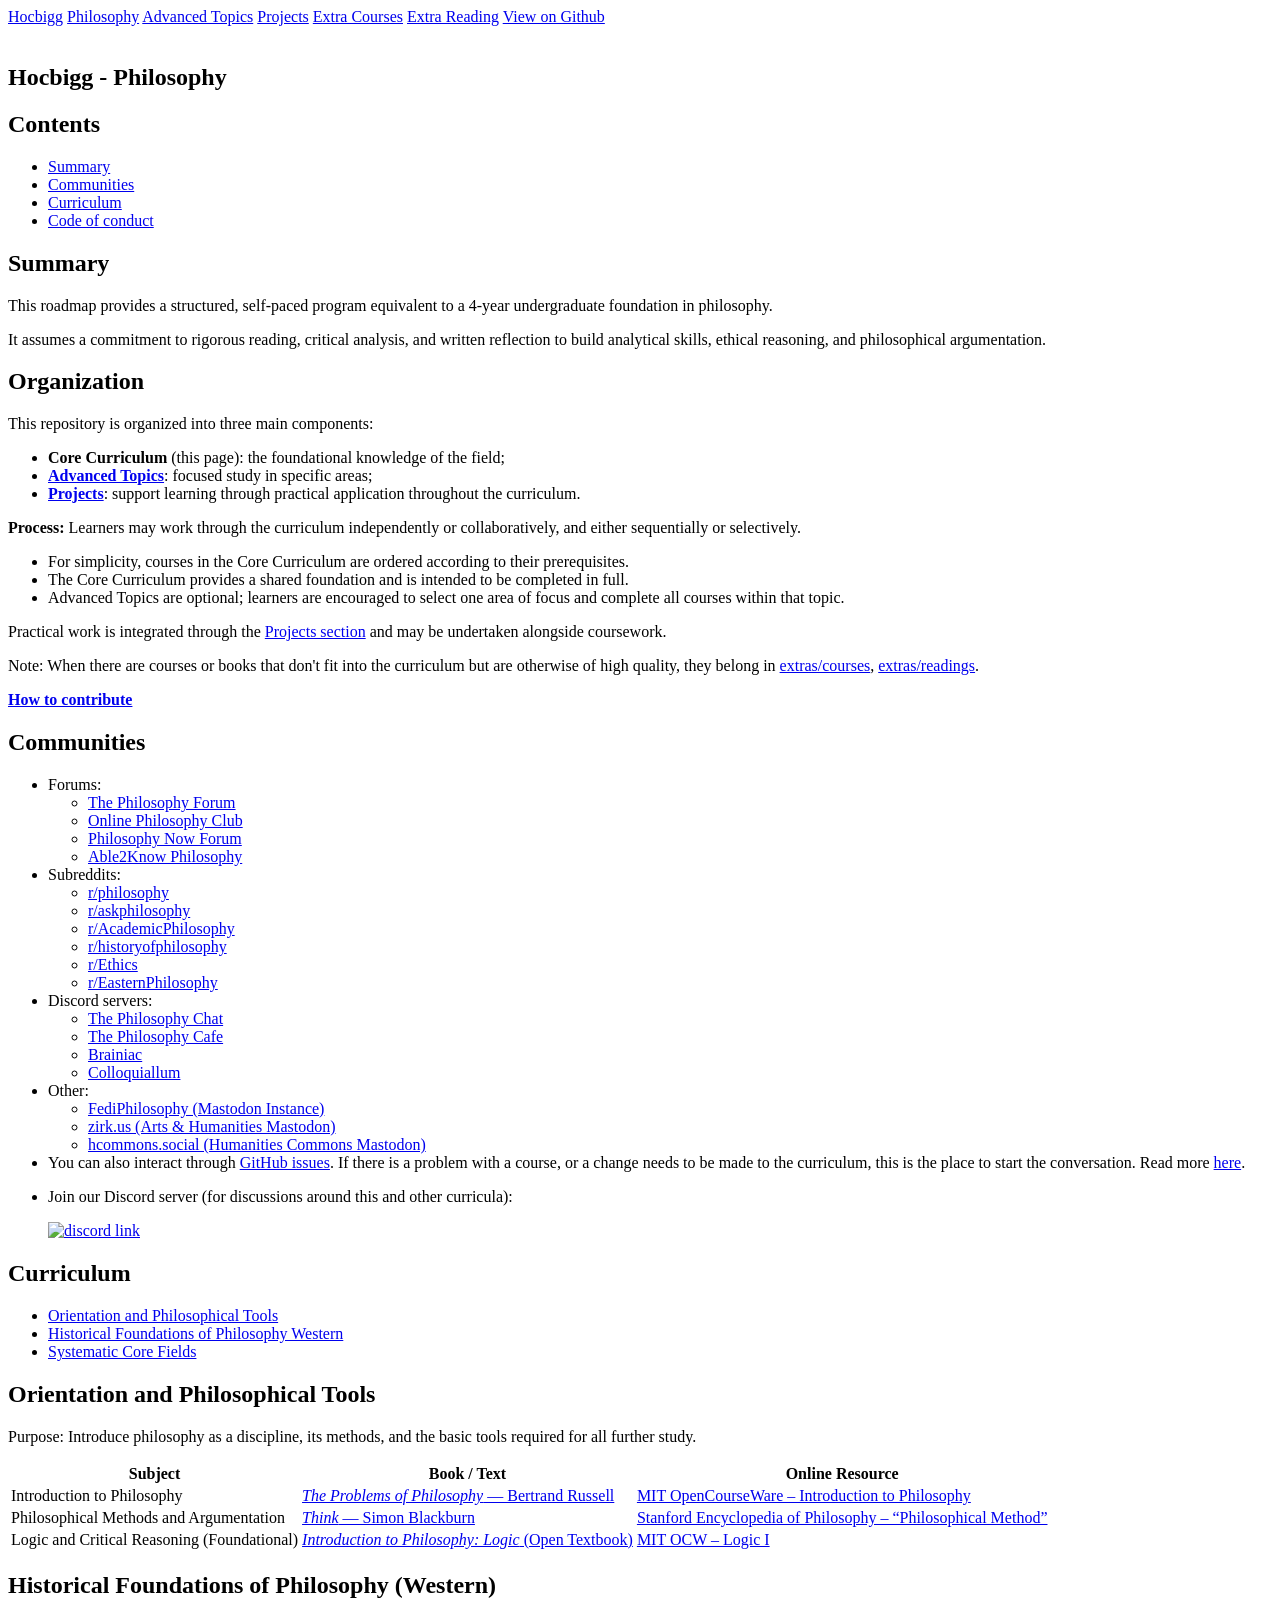
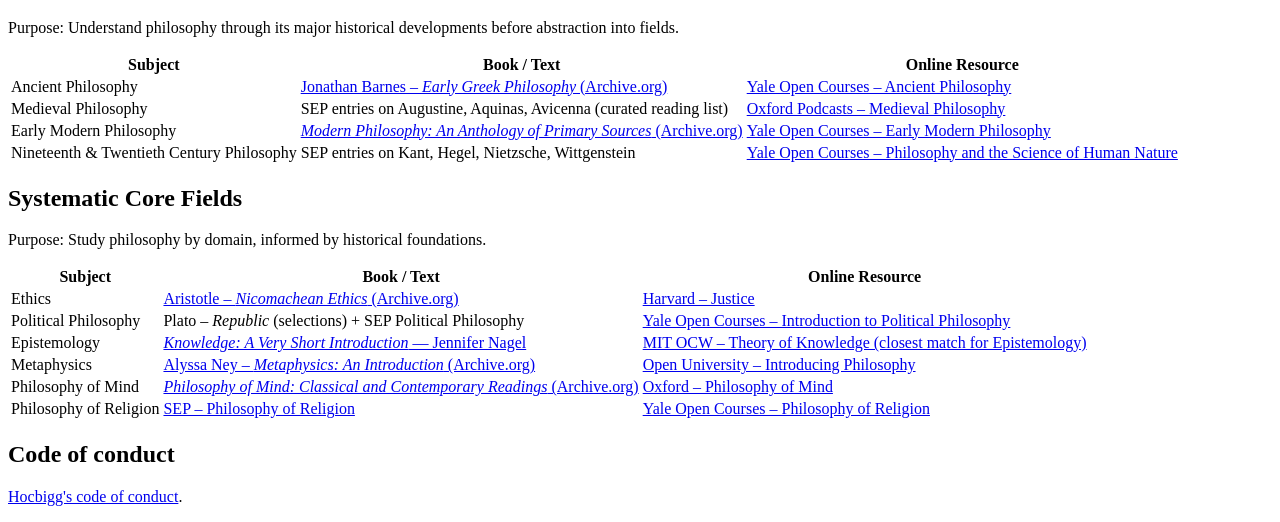
==== index.html @ 21ed6267 "Cập nhật trang: 2026-01-29 22:35:10" ====
<!DOCTYPE html>
<html lang="en">
<head>
<meta charset="utf-8">
<meta name="viewport" content="width=device-width, initial-scale=1">
<meta name="color-scheme" content="light dark">

<title>Hocbigg - Philosophy</title>
<link rel="stylesheet" href="/philosophy/style.css">
<meta name="description" content="Path to a free self-taught education in Philosophy!">

<link rel="canonical" href="https://hocbigg.github.io/philosophy/">

<meta property="og:title" content="Hocbigg - Philosophy">
<meta property="og:description" content="Path to a free self-taught education in Philosophy!">
<meta property="og:type" content="website">
<meta property="og:url" content="https://hocbigg.github.io/philosophy/">
<meta name="author" content="hocbigg">
<link rel="icon" href="https://hocbigg.github.io/images/favicon.ico">
</head>

<body>

<nav>
<a href="/">Hocbigg</a>
<a href="/philosophy/">Philosophy</a>
<a href="/philosophy/advanced_topics.html">Advanced Topics</a>
<a href="/philosophy/projects.html">Projects</a>
<a href="/philosophy/extras/courses.html">Extra Courses</a>
<a href="/philosophy/extras/readings.html">Extra Reading</a>
<a href="https://github.com/hocbigg/philosophy/" target="_blank">View on Github</a>
</nav>

<main>
<article>

<header class="page-header">
  <img src="/images/logo.png" alt="">
  <h1>Hocbigg - Philosophy</h1>
</header>

<h1 id="contents">Contents</h1>
<ul>
<li><a href="#summary">Summary</a></li>
<li><a href="#communities">Communities</a></li>
<li><a href="#curriculum">Curriculum</a></li>
<li><a href="#code-of-conduct">Code of conduct</a></li>
</ul>
<h1 id="summary">Summary</h1>
<p>This roadmap provides a structured, self-paced program equivalent to a 4-year undergraduate foundation in philosophy. </p>
<p>It assumes a commitment to rigorous reading, critical analysis, and written reflection to build analytical skills, ethical reasoning, and philosophical argumentation.</p>
<h2 id="organization">Organization</h2>
<p>This repository is organized into three main components:</p>
<ul>
<li><strong>Core Curriculum</strong> (this page): the foundational knowledge of the field;</li>
<li><strong><a href="advanced_topics.html">Advanced Topics</a></strong>: focused study in specific areas;</li>
<li><strong><a href="projects.html">Projects</a></strong>: support learning through practical application throughout the curriculum.</li>
</ul>
<p><strong>Process:</strong> Learners may work through the curriculum independently or collaboratively, and either sequentially or selectively.</p>
<ul>
<li>For simplicity, courses in the Core Curriculum are ordered according to their prerequisites.</li>
<li>The Core Curriculum provides a shared foundation and is intended to be completed in full.</li>
<li>Advanced Topics are optional; learners are encouraged to select one area of focus and complete all courses within that topic.</li>
</ul>
<p>Practical work is integrated through the <a href="projects.html">Projects section</a> and may be undertaken alongside coursework.</p>
<p>Note: When there are courses or books that don't fit into the curriculum but are otherwise of high quality,
they belong in <a href="extras/courses.html">extras/courses</a>, <a href="extras/readings.html">extras/readings</a>.</p>
<p><strong><a href="/CONTRIBUTING.html">How to contribute</a></strong></p>
<h1 id="communities">Communities</h1>
<ul>
<li>Forums:<ul>
<li><a target="_blank" rel="noopener noreferrer" href="https://thephilosophyforum.com/">The Philosophy Forum</a></li>
<li><a target="_blank" rel="noopener noreferrer" href="https://onlinephilosophyclub.com/forums/">Online Philosophy Club</a></li>
<li><a target="_blank" rel="noopener noreferrer" href="https://forum.philosophynow.org/">Philosophy Now Forum</a></li>
<li><a target="_blank" rel="noopener noreferrer" href="https://able2know.org/forum/philosophy/">Able2Know Philosophy</a></li>
</ul>
</li>
<li>Subreddits:<ul>
<li><a target="_blank" rel="noopener noreferrer" href="https://www.reddit.com/r/philosophy/">r/philosophy</a></li>
<li><a target="_blank" rel="noopener noreferrer" href="https://www.reddit.com/r/askphilosophy/">r/askphilosophy</a></li>
<li><a target="_blank" rel="noopener noreferrer" href="https://www.reddit.com/r/AcademicPhilosophy/">r/AcademicPhilosophy</a></li>
<li><a target="_blank" rel="noopener noreferrer" href="https://www.reddit.com/r/historyofphilosophy/">r/historyofphilosophy</a></li>
<li><a target="_blank" rel="noopener noreferrer" href="https://www.reddit.com/r/Ethics/">r/Ethics</a></li>
<li><a target="_blank" rel="noopener noreferrer" href="https://www.reddit.com/r/EasternPhilosophy/">r/EasternPhilosophy</a></li>
</ul>
</li>
<li>Discord servers:<ul>
<li><a target="_blank" rel="noopener noreferrer" href="https://discord.com/invite/philosophy">The Philosophy Chat</a></li>
<li><a target="_blank" rel="noopener noreferrer" href="https://discord.com/invite/thephilosophycafe">The Philosophy Cafe</a></li>
<li><a target="_blank" rel="noopener noreferrer" href="https://discord.gg/brainiac">Brainiac</a></li>
<li><a target="_blank" rel="noopener noreferrer" href="https://discord.com/invite/XRyNqtFZcq">Colloquiallum</a></li>
</ul>
</li>
<li>Other:<ul>
<li><a target="_blank" rel="noopener noreferrer" href="https://fediphilosophy.org/">FediPhilosophy (Mastodon Instance)</a></li>
<li><a target="_blank" rel="noopener noreferrer" href="https://zirk.us/">zirk.us (Arts &amp; Humanities Mastodon)</a></li>
<li><a target="_blank" rel="noopener noreferrer" href="https://hcommons.social/">hcommons.social (Humanities Commons Mastodon)</a></li>
</ul>
</li>
<li>You can also interact through <a target="_blank" rel="noopener noreferrer" href="https://github.com/hocbigg/philosophy/issues">GitHub issues</a>. If there is a problem with a course, or a change needs to be made to the curriculum, this is the place to start the conversation. Read more <a href="/CONTRIBUTING.html">here</a>.</li>
<li>
<p>Join our Discord server (for discussions around this and other curricula): </p>
<p><a target="_blank" rel="noopener noreferrer" href="https://discord.gg/KHqAv4Nvm5"><img alt="discord link" src="/assets/discord.png" /></a></p>
</li>
</ul>
<h1 id="curriculum">Curriculum</h1>
<ul>
<li><a href="#orientation-and-philosophical-tools">Orientation and Philosophical Tools</a></li>
<li><a href="#historical-foundations-of-philosophy-western">Historical Foundations of Philosophy Western</a></li>
<li><a href="#systematic-core-fields">Systematic Core Fields</a></li>
</ul>
<h2 id="orientation-and-philosophical-tools">Orientation and Philosophical Tools</h2>
<p>Purpose: Introduce philosophy as a discipline, its methods, and the basic tools required for all further study.</p>
<table>
<thead>
<tr>
<th>Subject</th>
<th>Book / Text</th>
<th>Online Resource</th>
</tr>
</thead>
<tbody>
<tr>
<td>Introduction to Philosophy</td>
<td><a target="_blank" rel="noopener noreferrer" href="http://www.gutenberg.org/ebooks/5827"><em>The Problems of Philosophy</em> — Bertrand Russell</a></td>
<td><a target="_blank" rel="noopener noreferrer" href="https://ocw.mit.edu/courses/24-00-introduction-to-philosophy-fall-2013/">MIT OpenCourseWare – Introduction to Philosophy</a></td>
</tr>
<tr>
<td>Philosophical Methods and Argumentation</td>
<td><a target="_blank" rel="noopener noreferrer" href="https://global.oup.com/academic/product/think-9780192854216"><em>Think</em> — Simon Blackburn</a></td>
<td><a target="_blank" rel="noopener noreferrer" href="https://plato.stanford.edu/entries/methodology/">Stanford Encyclopedia of Philosophy – “Philosophical Method”</a></td>
</tr>
<tr>
<td>Logic and Critical Reasoning (Foundational)</td>
<td><a target="_blank" rel="noopener noreferrer" href="https://open.umn.edu/opentextbooks/textbooks/937"><em>Introduction to Philosophy: Logic</em> (Open Textbook)</a></td>
<td><a target="_blank" rel="noopener noreferrer" href="https://ocw.mit.edu/courses/24-241-logic-i-fall-2009/">MIT OCW – Logic I</a></td>
</tr>
</tbody>
</table>
<h2 id="historical-foundations-of-philosophy-western">Historical Foundations of Philosophy (Western)</h2>
<p>Purpose: Understand philosophy through its major historical developments before abstraction into fields.</p>
<table>
<thead>
<tr>
<th>Subject</th>
<th>Book / Text</th>
<th>Online Resource</th>
</tr>
</thead>
<tbody>
<tr>
<td>Ancient Philosophy</td>
<td><a target="_blank" rel="noopener noreferrer" href="https://archive.org/details/earlygreekphilos00barn">Jonathan Barnes – <em>Early Greek Philosophy</em> (Archive.org)</a></td>
<td><a target="_blank" rel="noopener noreferrer" href="https://oyc.yale.edu/philosophy/phil-181">Yale Open Courses – Ancient Philosophy</a></td>
</tr>
<tr>
<td>Medieval Philosophy</td>
<td>SEP entries on Augustine, Aquinas, Avicenna (curated reading list)</td>
<td><a target="_blank" rel="noopener noreferrer" href="http://podcasts.ox.ac.uk/series/medieval-philosophy">Oxford Podcasts – Medieval Philosophy</a></td>
</tr>
<tr>
<td>Early Modern Philosophy</td>
<td><a target="_blank" rel="noopener noreferrer" href="https://archive.org/details/modernphi00arie"><em>Modern Philosophy: An Anthology of Primary Sources</em> (Archive.org)</a></td>
<td><a target="_blank" rel="noopener noreferrer" href="https://oyc.yale.edu/philosophy/phil-176">Yale Open Courses – Early Modern Philosophy</a></td>
</tr>
<tr>
<td>Nineteenth &amp; Twentieth Century Philosophy</td>
<td>SEP entries on Kant, Hegel, Nietzsche, Wittgenstein</td>
<td><a target="_blank" rel="noopener noreferrer" href="https://oyc.yale.edu/philosophy/phil-181">Yale Open Courses – Philosophy and the Science of Human Nature</a></td>
</tr>
</tbody>
</table>
<h2 id="systematic-core-fields">Systematic Core Fields</h2>
<p>Purpose: Study philosophy by domain, informed by historical foundations.</p>
<table>
<thead>
<tr>
<th>Subject</th>
<th>Book / Text</th>
<th>Online Resource</th>
</tr>
</thead>
<tbody>
<tr>
<td>Ethics</td>
<td><a target="_blank" rel="noopener noreferrer" href="https://archive.org/details/nicomacheanethic0000aris">Aristotle – <em>Nicomachean Ethics</em> (Archive.org)</a></td>
<td><a target="_blank" rel="noopener noreferrer" href="https://www.youtube.com/playlist?list=PL30C13C91CFFEFEA6">Harvard – Justice</a></td>
</tr>
<tr>
<td>Political Philosophy</td>
<td>Plato – <em>Republic</em> (selections) + SEP Political Philosophy</td>
<td><a target="_blank" rel="noopener noreferrer" href="https://oyc.yale.edu/political-science/plsc-114">Yale Open Courses – Introduction to Political Philosophy</a></td>
</tr>
<tr>
<td>Epistemology</td>
<td><a target="_blank" rel="noopener noreferrer" href="https://global.oup.com/academic/product/knowledge-a-very-short-introduction-9780199661268"><em>Knowledge: A Very Short Introduction</em> — Jennifer Nagel</a></td>
<td><a target="_blank" rel="noopener noreferrer" href="https://ocw.mit.edu/courses/24-211-theory-of-knowledge-spring-2014/">MIT OCW – Theory of Knowledge (closest match for Epistemology)</a></td>
</tr>
<tr>
<td>Metaphysics</td>
<td><a target="_blank" rel="noopener noreferrer" href="https://archive.org/details/metaphysics-an-introduction-alyssa-ney">Alyssa Ney – <em>Metaphysics: An Introduction</em> (Archive.org)</a></td>
<td><a target="_blank" rel="noopener noreferrer" href="https://www.open.edu/openlearn/history-the-arts/philosophy/introducing-philosophy">Open University – Introducing Philosophy</a></td>
</tr>
<tr>
<td>Philosophy of Mind</td>
<td><a target="_blank" rel="noopener noreferrer" href="https://archive.org/details/isbn_9780190640859"><em>Philosophy of Mind: Classical and Contemporary Readings</em> (Archive.org)</a></td>
<td><a target="_blank" rel="noopener noreferrer" href="http://podcasts.ox.ac.uk/series/philosophy-mind">Oxford – Philosophy of Mind</a></td>
</tr>
<tr>
<td>Philosophy of Religion</td>
<td><a target="_blank" rel="noopener noreferrer" href="https://plato.stanford.edu/entries/philosophy-religion/">SEP – Philosophy of Religion</a></td>
<td><a target="_blank" rel="noopener noreferrer" href="https://oyc.yale.edu/philosophy/phil-176">Yale Open Courses – Philosophy of Religion</a></td>
</tr>
</tbody>
</table>
<h1 id="code-of-conduct">Code of conduct</h1>
<p><a target="_blank" rel="noopener noreferrer" href="https://github.com/hocbigg/code-of-conduct">Hocbigg's code of conduct</a>.</p>
</article>
</main>

</body>
</html>
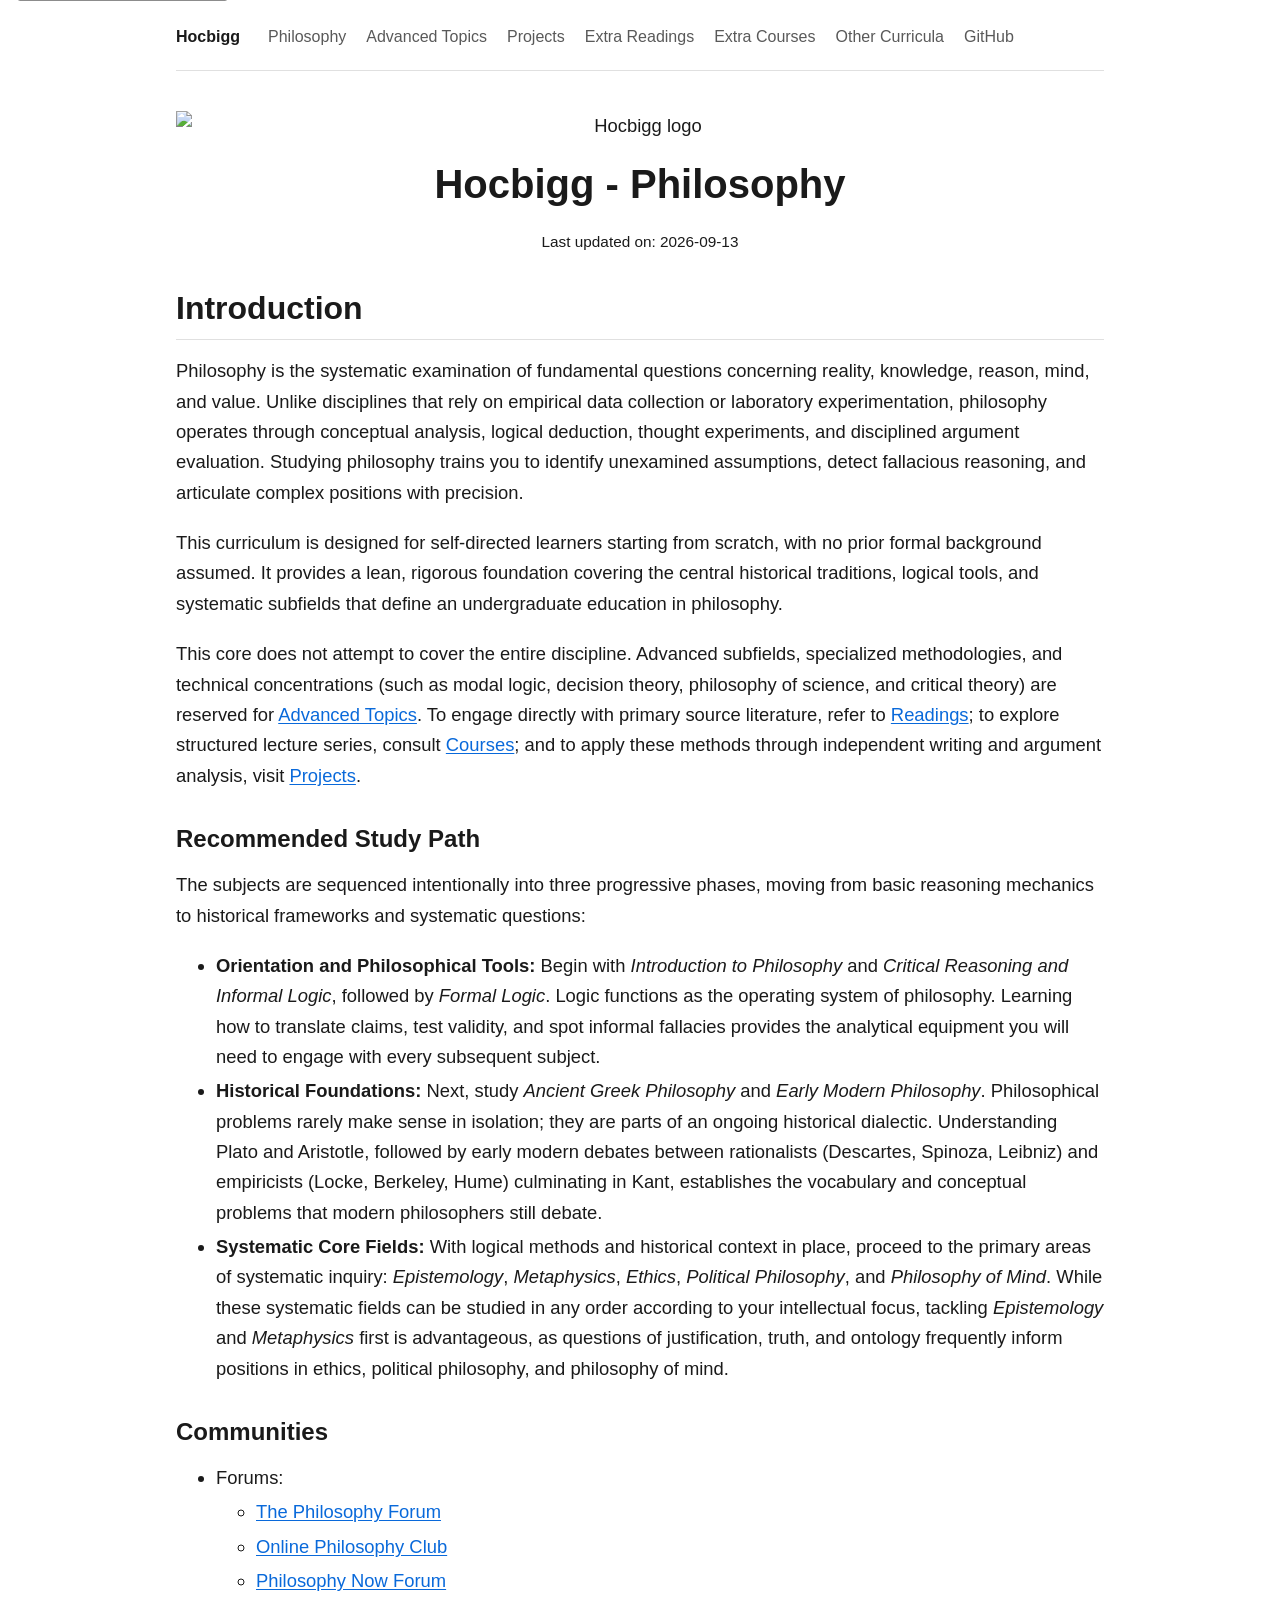
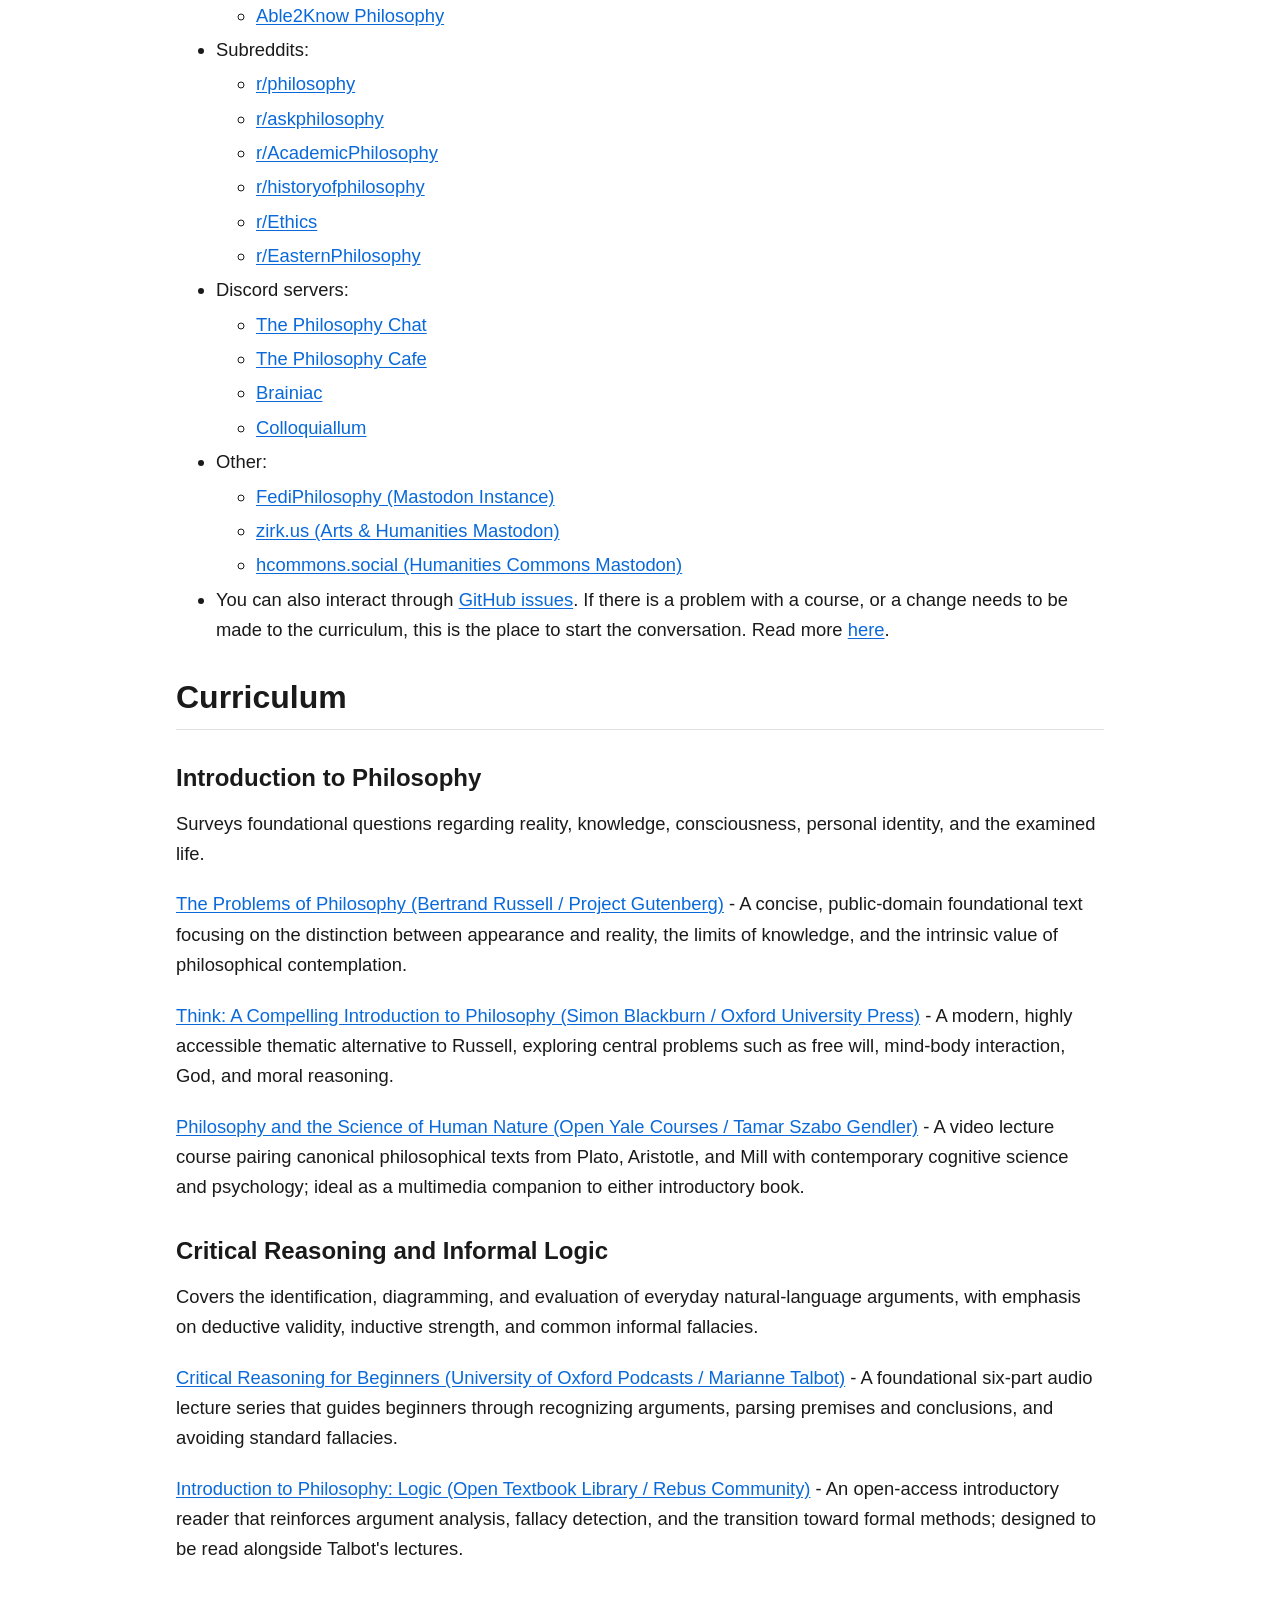
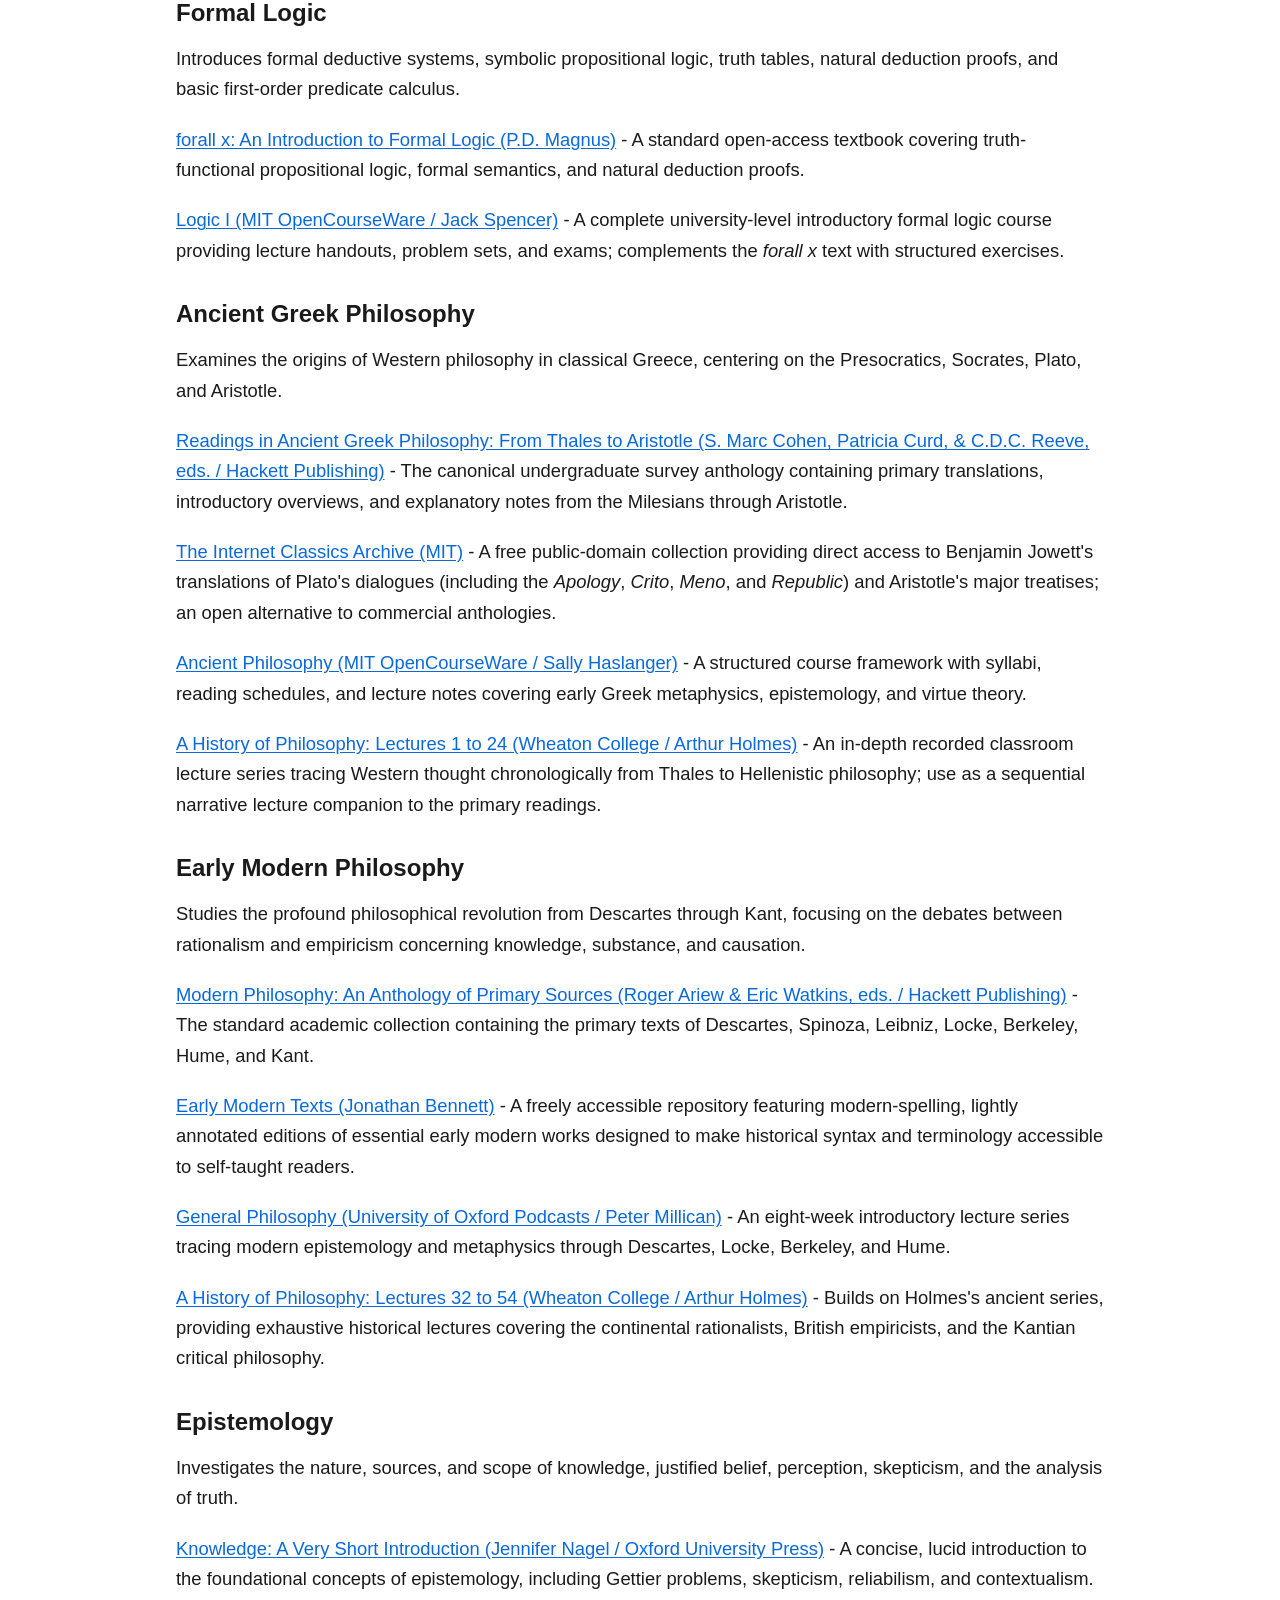
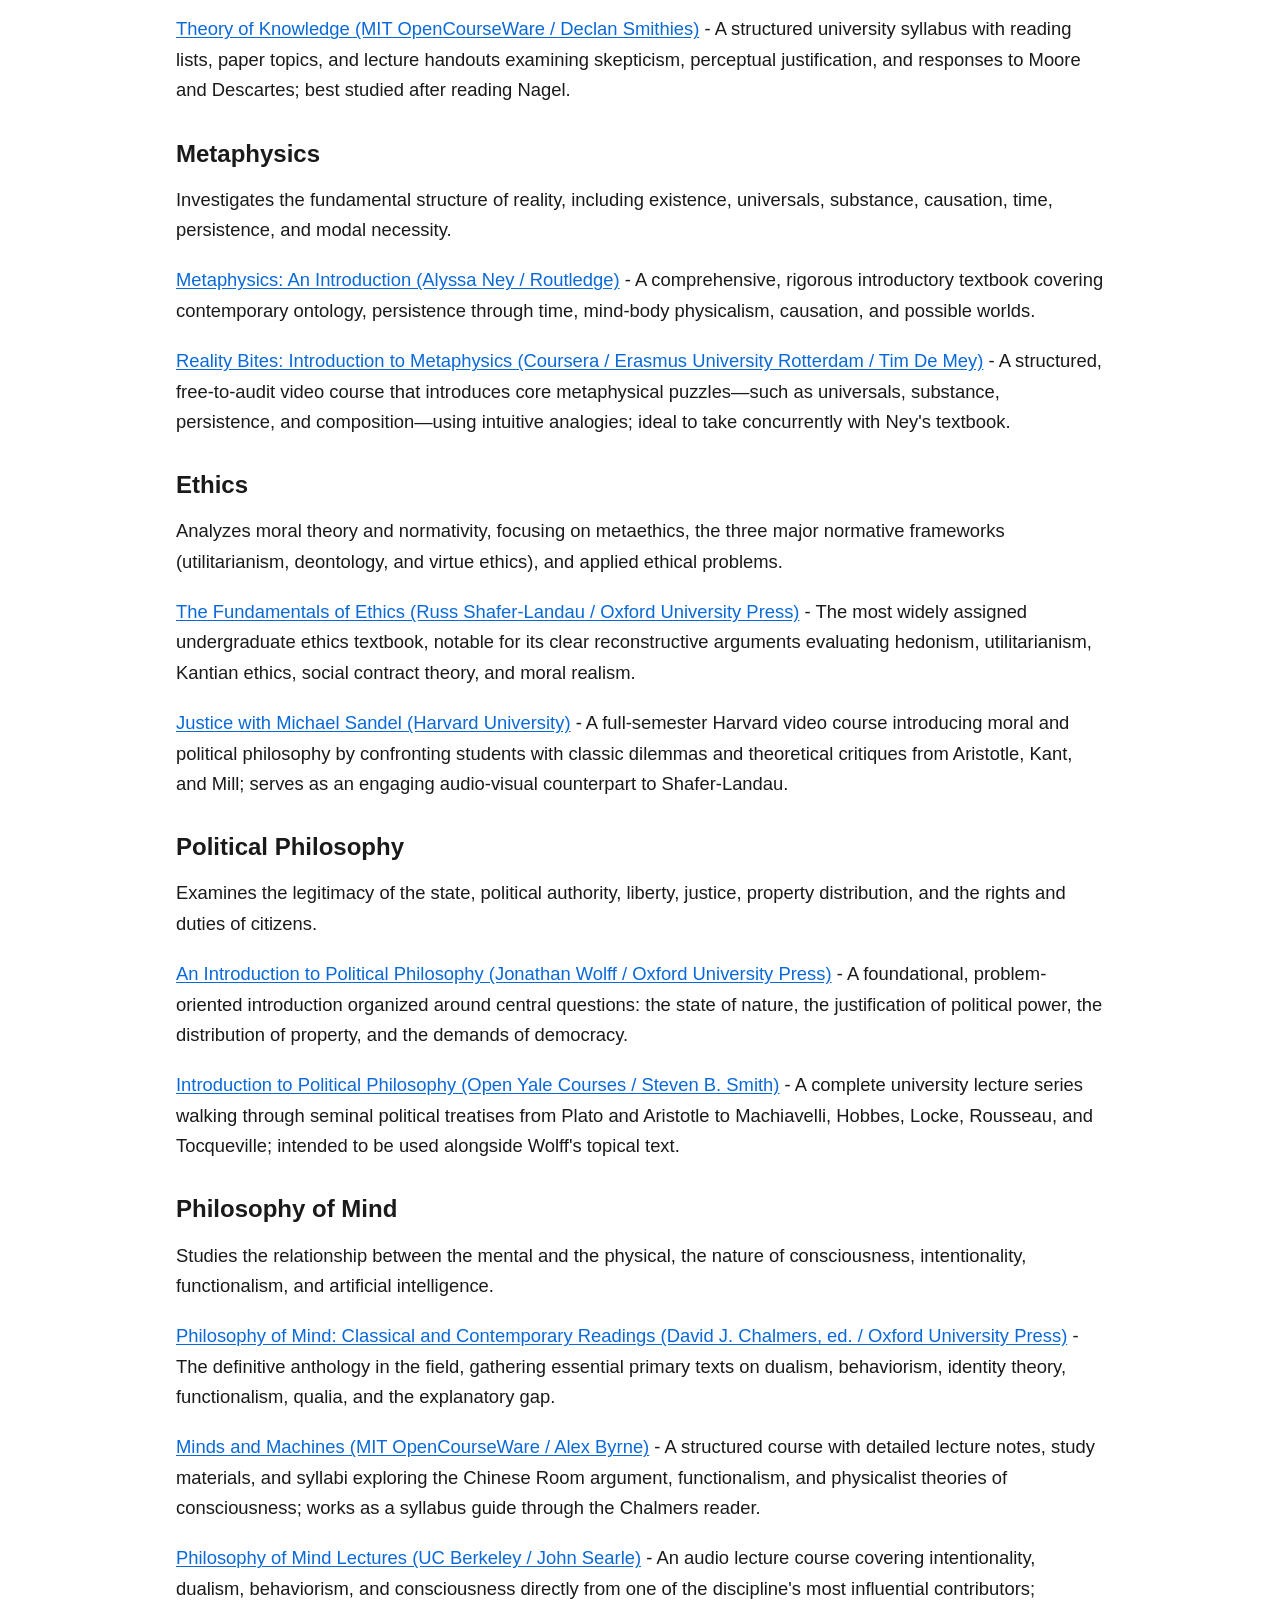
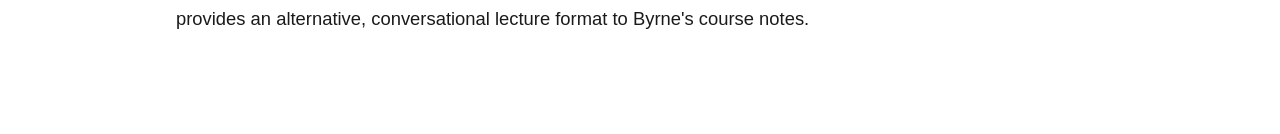
==== commit 948a6141: "Deploy from main @ 5470e72eb6b533ee58dca5e31e45a734ba8d66e0 (2026-09-13 23:03:15)" ====
--- a/index.html
+++ b/index.html
@@ -1,222 +1,412 @@
 <!DOCTYPE html>
 <html lang="en">
 <head>
-<meta charset="utf-8">
-<meta name="viewport" content="width=device-width, initial-scale=1">
-<meta name="color-scheme" content="light dark">
-
-<title>Hocbigg - Philosophy</title>
-<link rel="stylesheet" href="/philosophy/style.css">
-<meta name="description" content="Path to a free self-taught education in Philosophy!">
-
-<link rel="canonical" href="https://hocbigg.github.io/philosophy/">
-
-<meta property="og:title" content="Hocbigg - Philosophy">
-<meta property="og:description" content="Path to a free self-taught education in Philosophy!">
-<meta property="og:type" content="website">
-<meta property="og:url" content="https://hocbigg.github.io/philosophy/">
-<meta name="author" content="hocbigg">
-<link rel="icon" href="https://hocbigg.github.io/images/favicon.ico">
+  <meta charset="utf-8">
+  <meta name="viewport" content="width=device-width, initial-scale=1">
+  <meta name="color-scheme" content="light dark">
+
+  <title>Hocbigg - Philosophy</title>
+  <meta name="description" content="Path to a free self-taught education in Philosophy!">
+  <meta name="author" content="hocbigg">
+
+  <link rel="canonical" href="https://hocbigg.github.io/philosophy/">
+  <meta property="og:title" content="Hocbigg - Philosophy">
+  <meta property="og:description" content="Path to a free self-taught education in Philosophy!">
+  <meta property="og:type" content="website">
+  <meta property="og:url" content="https://hocbigg.github.io/philosophy/">
+  <link rel="icon" href="https://hocbigg.github.io/images/favicon.ico">
+
+  <style>
+:root {
+  color-scheme: light dark;
+
+  --bg: #ffffff;
+  --fg: #1a1a1a;
+  --muted: #595959;
+  --border: #e0e0e0;
+  --th-bg: #f6f8fa;
+  --code-bg: #f4f4f4;
+  --link: #0969da;
+  --focus-ring: #0969da;
+}
+
+@media (prefers-color-scheme: dark) {
+  :root {
+    --bg: #0d1117;
+    --fg: #e6edf3;
+    --muted: #8b949e;
+    --border: #30363d;
+    --th-bg: #161b22;
+    --code-bg: #161b22;
+    --link: #58a6ff;
+    --focus-ring: #58a6ff;
+  }
+}
+
+*, *::before, *::after {
+  box-sizing: border-box;
+}
+
+body {
+  margin: 1.5rem auto;
+  max-width: 60rem;
+  padding: 0 1rem 3.5rem;
+  background-color: var(--bg);
+  color: var(--fg);
+  font: 1.15rem/1.65 -apple-system, BlinkMacSystemFont, "Segoe UI", Roboto, Helvetica, Arial, sans-serif;
+  
+  /* Cú pháp hiện đại thay thế cho word-wrap */
+  overflow-wrap: break-word;
+}
+
+.site-header {
+  margin-bottom: 2.5rem;
+  border-bottom: 1px solid var(--border);
+  padding-bottom: 1rem;
+}
+
+nav ul {
+  display: flex;
+  flex-wrap: wrap;
+  align-items: center;
+  list-style: none;
+  padding: 0;
+  margin: 0;
+  gap: 0.5rem 1.25rem;
+  font-size: 1rem;
+}
+
+nav a {
+  text-decoration: none;
+  color: var(--muted);
+  font-weight: 500;
+}
+
+nav a:hover, 
+nav a:focus-visible {
+  color: var(--fg);
+  text-decoration: underline;
+  text-underline-offset: 4px;
+}
+
+nav .nav-brand {
+  color: var(--fg);
+  font-weight: 700;
+  margin-right: 0.5rem;
+}
+
+.skip-link {
+  position: absolute;
+  transform: translateY(-150%);
+  left: 1rem;
+  background: var(--fg);
+  color: var(--bg);
+  padding: 0.5rem 1rem;
+  z-index: 100;
+  text-decoration: none;
+  font-weight: 600;
+  border-radius: 4px;
+  transition: transform 0.2s ease;
+}
+
+.skip-link:focus {
+  transform: translateY(1rem);
+}
+
+.sr-only {
+  position: absolute;
+  width: 1px;
+  height: 1px;
+  padding: 0;
+  margin: -1px;
+  overflow: hidden;
+  clip-path: inset(50%);
+  white-space: nowrap;
+  border: 0;
+}
+
+:focus-visible {
+  outline: 2px solid var(--focus-ring);
+  outline-offset: 3px;
+}
+
+h1, h2, h3, h4, h5, h6 {
+  line-height: 1.3;
+  margin-top: 2rem;
+  margin-bottom: 1rem;
+  color: var(--fg);
+  font-weight: 600;
+}
+
+h1 {
+  font-size: 2.5rem;
+  margin-top: 0;
+}
+
+h2 {
+  font-size: 2rem;
+  padding-bottom: 0.3em;
+  border-bottom: 1px solid var(--border);
+}
+
+h3 {
+  font-size: 1.5rem;
+}
+
+h4 {
+  font-size: 1.25rem;
+}
+
+h5 {
+  font-size: 1.15rem;
+}
+
+h6 {
+  font-size: 1rem;
+  color: var(--muted);
+  text-transform: uppercase;
+  letter-spacing: 0.05em;
+}
+
+p, ul, ol, blockquote, table {
+  margin-top: 0;
+  margin-bottom: 1.25rem;
+}
+
+li > ul,
+li > ol {
+  margin-top: 0.25rem;
+  margin-bottom: 0;
+}
+
+li {
+  margin-bottom: 0.25rem;
+}
+
+a {
+  color: var(--link);
+  text-decoration: underline;
+  text-underline-offset: 2px;
+}
+
+a:hover {
+  text-decoration-thickness: 2px;
+}
+
+a:has(img) {
+  text-decoration: none;
+}
+
+.page-header {
+  text-align: center;
+  margin-bottom: 2rem;
+}
+
+img {
+  max-width: 100%;
+  height: auto;
+}
+
+.page-header img {
+  margin: 0 auto 1rem;
+  display: block;
+}
+
+code {
+  font-family: ui-monospace, SFMono-Regular, "SF Mono", Menlo, Consolas, monospace;
+  font-size: 0.875em;
+  background-color: var(--code-bg);
+  padding: 0.2em 0.4em;
+  border-radius: 4px;
+  border: 1px solid var(--border);
+}
+
+pre {
+  background-color: var(--code-bg);
+  border: 1px solid var(--border);
+  border-radius: 6px;
+  padding: 1rem;
+  overflow-x: auto;
+  tab-size: 2;
+}
+
+pre code {
+  background: transparent;
+  padding: 0;
+  border: none;
+  font-size: 0.9rem;
+  border-radius: 0;
+}
+
+.table-wrapper {
+  overflow-x: auto;
+  margin-bottom: 1.5rem;
+}
+
+table {
+  width: 100%;
+  border-collapse: collapse;
+  text-align: left;
+}
+
+th, td {
+  border: 1px solid var(--border);
+  padding: 0.6rem 0.75rem;
+  vertical-align: top;
+}
+
+th {
+  background-color: var(--th-bg);
+  font-weight: 600;
+}
+
+blockquote {
+  margin-inline: 0;
+  border-left: 4px solid var(--border);
+  padding-left: 1rem;
+  color: var(--muted);
+  font-style: italic;
+}
+
+@media (prefers-reduced-motion: reduce) {
+  * {
+    animation: none !important;
+    transition: none !important;
+    scroll-behavior: auto !important;
+  }
+}
+
+@media print {
+  body {
+    max-width: none;
+    color: #000;
+    background: #fff;
+  }
+  .skip-link, nav {
+    display: none;
+  }
+}
+  </style>
 </head>
-
 <body>
 
-<nav>
-<a href="/">Hocbigg</a>
-<a href="/philosophy/">Philosophy</a>
-<a href="/philosophy/advanced_topics.html">Advanced Topics</a>
-<a href="/philosophy/projects.html">Projects</a>
-<a href="/philosophy/extras/courses.html">Extra Courses</a>
-<a href="/philosophy/extras/readings.html">Extra Reading</a>
-<a href="https://github.com/hocbigg/philosophy/" target="_blank">View on Github</a>
-</nav>
-
-<main>
-<article>
-
+  <a href="#main-content" class="skip-link">Skip to main content</a>
+
+  <header class="site-header">
+    <nav aria-label="Main Navigation">
+    <ul>
+      <li><a href="https://hocbigg.github.io/" class="nav-brand">Hocbigg</a></li>
+      <li><a href="/philosophy/">Philosophy</a></li>
+      <li><a href="/philosophy/advanced_topics.html">Advanced Topics</a></li>
+      <li><a href="/philosophy/projects.html">Projects</a></li>
+      <li><a href="/philosophy/extras/readings.html">Extra Readings</a></li>
+      <li><a href="/philosophy/extras/courses.html">Extra Courses</a></li>
+      <li><a href="/philosophy/extras/other_curricula.html">Other Curricula</a></li>
+      <li><a href="https://github.com/hocbigg/philosophy" target="_blank" rel="noopener noreferrer">GitHub<span class="sr-only"> (opens in new tab)</span></a></li>
+    </ul>
+    </nav>
+  </header>
+
+  <main id="main-content">
+    <article>
 <header class="page-header">
-  <img src="/images/logo.png" alt="">
+  <img src="/images/logo.png" alt="Hocbigg logo">
   <h1>Hocbigg - Philosophy</h1>
+  <p class="last-updated"><small>Last updated on: <time datetime="2026-09-13">2026-09-13</time></small></p>
 </header>
-
-<h1 id="contents">Contents</h1>
+<h2 id="introduction">Introduction</h2>
+<p>Philosophy is the systematic examination of fundamental questions concerning reality, knowledge, reason, mind, and value. Unlike disciplines that rely on empirical data collection or laboratory experimentation, philosophy operates through conceptual analysis, logical deduction, thought experiments, and disciplined argument evaluation. Studying philosophy trains you to identify unexamined assumptions, detect fallacious reasoning, and articulate complex positions with precision.</p>
+<p>This curriculum is designed for self-directed learners starting from scratch, with no prior formal background assumed. It provides a lean, rigorous foundation covering the central historical traditions, logical tools, and systematic subfields that define an undergraduate education in philosophy. </p>
+<p>This core does not attempt to cover the entire discipline. Advanced subfields, specialized methodologies, and technical concentrations (such as modal logic, decision theory, philosophy of science, and critical theory) are reserved for <a href="advanced_topics.html">Advanced Topics</a>. To engage directly with primary source literature, refer to <a href="extras/readings.html">Readings</a>; to explore structured lecture series, consult <a href="extras/courses.html">Courses</a>; and to apply these methods through independent writing and argument analysis, visit <a href="projects.html">Projects</a>.</p>
+<h3 id="recommended-study-path">Recommended Study Path</h3>
+<p>The subjects are sequenced intentionally into three progressive phases, moving from basic reasoning mechanics to historical frameworks and systematic questions:</p>
 <ul>
-<li><a href="#summary">Summary</a></li>
-<li><a href="#communities">Communities</a></li>
-<li><a href="#curriculum">Curriculum</a></li>
-<li><a href="#code-of-conduct">Code of conduct</a></li>
-</ul>
-<h1 id="summary">Summary</h1>
-<p>This roadmap provides a structured, self-paced program equivalent to a 4-year undergraduate foundation in philosophy. </p>
-<p>It assumes a commitment to rigorous reading, critical analysis, and written reflection to build analytical skills, ethical reasoning, and philosophical argumentation.</p>
-<h2 id="organization">Organization</h2>
-<p>This repository is organized into three main components:</p>
-<ul>
-<li><strong>Core Curriculum</strong> (this page): the foundational knowledge of the field;</li>
-<li><strong><a href="advanced_topics.html">Advanced Topics</a></strong>: focused study in specific areas;</li>
-<li><strong><a href="projects.html">Projects</a></strong>: support learning through practical application throughout the curriculum.</li>
-</ul>
-<p><strong>Process:</strong> Learners may work through the curriculum independently or collaboratively, and either sequentially or selectively.</p>
-<ul>
-<li>For simplicity, courses in the Core Curriculum are ordered according to their prerequisites.</li>
-<li>The Core Curriculum provides a shared foundation and is intended to be completed in full.</li>
-<li>Advanced Topics are optional; learners are encouraged to select one area of focus and complete all courses within that topic.</li>
-</ul>
-<p>Practical work is integrated through the <a href="projects.html">Projects section</a> and may be undertaken alongside coursework.</p>
-<p>Note: When there are courses or books that don't fit into the curriculum but are otherwise of high quality,
-they belong in <a href="extras/courses.html">extras/courses</a>, <a href="extras/readings.html">extras/readings</a>.</p>
-<p><strong><a href="/CONTRIBUTING.html">How to contribute</a></strong></p>
-<h1 id="communities">Communities</h1>
+<li><strong>Orientation and Philosophical Tools:</strong> Begin with <em>Introduction to Philosophy</em> and <em>Critical Reasoning and Informal Logic</em>, followed by <em>Formal Logic</em>. Logic functions as the operating system of philosophy. Learning how to translate claims, test validity, and spot informal fallacies provides the analytical equipment you will need to engage with every subsequent subject.</li>
+<li><strong>Historical Foundations:</strong> Next, study <em>Ancient Greek Philosophy</em> and <em>Early Modern Philosophy</em>. Philosophical problems rarely make sense in isolation; they are parts of an ongoing historical dialectic. Understanding Plato and Aristotle, followed by early modern debates between rationalists (Descartes, Spinoza, Leibniz) and empiricists (Locke, Berkeley, Hume) culminating in Kant, establishes the vocabulary and conceptual problems that modern philosophers still debate.</li>
+<li><strong>Systematic Core Fields:</strong> With logical methods and historical context in place, proceed to the primary areas of systematic inquiry: <em>Epistemology</em>, <em>Metaphysics</em>, <em>Ethics</em>, <em>Political Philosophy</em>, and <em>Philosophy of Mind</em>. While these systematic fields can be studied in any order according to your intellectual focus, tackling <em>Epistemology</em> and <em>Metaphysics</em> first is advantageous, as questions of justification, truth, and ontology frequently inform positions in ethics, political philosophy, and philosophy of mind.</li>
+</ul>
+<h3 id="communities">Communities</h3>
 <ul>
 <li>Forums:<ul>
-<li><a target="_blank" rel="noopener noreferrer" href="https://thephilosophyforum.com/">The Philosophy Forum</a></li>
-<li><a target="_blank" rel="noopener noreferrer" href="https://onlinephilosophyclub.com/forums/">Online Philosophy Club</a></li>
-<li><a target="_blank" rel="noopener noreferrer" href="https://forum.philosophynow.org/">Philosophy Now Forum</a></li>
-<li><a target="_blank" rel="noopener noreferrer" href="https://able2know.org/forum/philosophy/">Able2Know Philosophy</a></li>
+<li><a href="https://thephilosophyforum.com/" target="_blank" rel="noopener noreferrer">The Philosophy Forum</a></li>
+<li><a href="https://onlinephilosophyclub.com/forums/" target="_blank" rel="noopener noreferrer">Online Philosophy Club</a></li>
+<li><a href="https://forum.philosophynow.org/" target="_blank" rel="noopener noreferrer">Philosophy Now Forum</a></li>
+<li><a href="https://able2know.org/forum/philosophy/" target="_blank" rel="noopener noreferrer">Able2Know Philosophy</a></li>
 </ul>
 </li>
 <li>Subreddits:<ul>
-<li><a target="_blank" rel="noopener noreferrer" href="https://www.reddit.com/r/philosophy/">r/philosophy</a></li>
-<li><a target="_blank" rel="noopener noreferrer" href="https://www.reddit.com/r/askphilosophy/">r/askphilosophy</a></li>
-<li><a target="_blank" rel="noopener noreferrer" href="https://www.reddit.com/r/AcademicPhilosophy/">r/AcademicPhilosophy</a></li>
-<li><a target="_blank" rel="noopener noreferrer" href="https://www.reddit.com/r/historyofphilosophy/">r/historyofphilosophy</a></li>
-<li><a target="_blank" rel="noopener noreferrer" href="https://www.reddit.com/r/Ethics/">r/Ethics</a></li>
-<li><a target="_blank" rel="noopener noreferrer" href="https://www.reddit.com/r/EasternPhilosophy/">r/EasternPhilosophy</a></li>
+<li><a href="https://www.reddit.com/r/philosophy/" target="_blank" rel="noopener noreferrer">r/philosophy</a></li>
+<li><a href="https://www.reddit.com/r/askphilosophy/" target="_blank" rel="noopener noreferrer">r/askphilosophy</a></li>
+<li><a href="https://www.reddit.com/r/AcademicPhilosophy/" target="_blank" rel="noopener noreferrer">r/AcademicPhilosophy</a></li>
+<li><a href="https://www.reddit.com/r/historyofphilosophy/" target="_blank" rel="noopener noreferrer">r/historyofphilosophy</a></li>
+<li><a href="https://www.reddit.com/r/Ethics/" target="_blank" rel="noopener noreferrer">r/Ethics</a></li>
+<li><a href="https://www.reddit.com/r/EasternPhilosophy/" target="_blank" rel="noopener noreferrer">r/EasternPhilosophy</a></li>
 </ul>
 </li>
 <li>Discord servers:<ul>
-<li><a target="_blank" rel="noopener noreferrer" href="https://discord.com/invite/philosophy">The Philosophy Chat</a></li>
-<li><a target="_blank" rel="noopener noreferrer" href="https://discord.com/invite/thephilosophycafe">The Philosophy Cafe</a></li>
-<li><a target="_blank" rel="noopener noreferrer" href="https://discord.gg/brainiac">Brainiac</a></li>
-<li><a target="_blank" rel="noopener noreferrer" href="https://discord.com/invite/XRyNqtFZcq">Colloquiallum</a></li>
+<li><a href="https://discord.com/invite/philosophy" target="_blank" rel="noopener noreferrer">The Philosophy Chat</a></li>
+<li><a href="https://discord.com/invite/thephilosophycafe" target="_blank" rel="noopener noreferrer">The Philosophy Cafe</a></li>
+<li><a href="https://discord.gg/brainiac" target="_blank" rel="noopener noreferrer">Brainiac</a></li>
+<li><a href="https://discord.com/invite/XRyNqtFZcq" target="_blank" rel="noopener noreferrer">Colloquiallum</a></li>
 </ul>
 </li>
 <li>Other:<ul>
-<li><a target="_blank" rel="noopener noreferrer" href="https://fediphilosophy.org/">FediPhilosophy (Mastodon Instance)</a></li>
-<li><a target="_blank" rel="noopener noreferrer" href="https://zirk.us/">zirk.us (Arts &amp; Humanities Mastodon)</a></li>
-<li><a target="_blank" rel="noopener noreferrer" href="https://hcommons.social/">hcommons.social (Humanities Commons Mastodon)</a></li>
+<li><a href="https://fediphilosophy.org/" target="_blank" rel="noopener noreferrer">FediPhilosophy (Mastodon Instance)</a></li>
+<li><a href="https://zirk.us/" target="_blank" rel="noopener noreferrer">zirk.us (Arts &amp; Humanities Mastodon)</a></li>
+<li><a href="https://hcommons.social/" target="_blank" rel="noopener noreferrer">hcommons.social (Humanities Commons Mastodon)</a></li>
 </ul>
 </li>
-<li>You can also interact through <a target="_blank" rel="noopener noreferrer" href="https://github.com/hocbigg/philosophy/issues">GitHub issues</a>. If there is a problem with a course, or a change needs to be made to the curriculum, this is the place to start the conversation. Read more <a href="/CONTRIBUTING.html">here</a>.</li>
-<li>
-<p>Join our Discord server (for discussions around this and other curricula): </p>
-<p><a target="_blank" rel="noopener noreferrer" href="https://discord.gg/KHqAv4Nvm5"><img alt="discord link" src="/assets/discord.png" /></a></p>
-</li>
-</ul>
-<h1 id="curriculum">Curriculum</h1>
-<ul>
-<li><a href="#orientation-and-philosophical-tools">Orientation and Philosophical Tools</a></li>
-<li><a href="#historical-foundations-of-philosophy-western">Historical Foundations of Philosophy Western</a></li>
-<li><a href="#systematic-core-fields">Systematic Core Fields</a></li>
-</ul>
-<h2 id="orientation-and-philosophical-tools">Orientation and Philosophical Tools</h2>
-<p>Purpose: Introduce philosophy as a discipline, its methods, and the basic tools required for all further study.</p>
-<table>
-<thead>
-<tr>
-<th>Subject</th>
-<th>Book / Text</th>
-<th>Online Resource</th>
-</tr>
-</thead>
-<tbody>
-<tr>
-<td>Introduction to Philosophy</td>
-<td><a target="_blank" rel="noopener noreferrer" href="http://www.gutenberg.org/ebooks/5827"><em>The Problems of Philosophy</em> — Bertrand Russell</a></td>
-<td><a target="_blank" rel="noopener noreferrer" href="https://ocw.mit.edu/courses/24-00-introduction-to-philosophy-fall-2013/">MIT OpenCourseWare – Introduction to Philosophy</a></td>
-</tr>
-<tr>
-<td>Philosophical Methods and Argumentation</td>
-<td><a target="_blank" rel="noopener noreferrer" href="https://global.oup.com/academic/product/think-9780192854216"><em>Think</em> — Simon Blackburn</a></td>
-<td><a target="_blank" rel="noopener noreferrer" href="https://plato.stanford.edu/entries/methodology/">Stanford Encyclopedia of Philosophy – “Philosophical Method”</a></td>
-</tr>
-<tr>
-<td>Logic and Critical Reasoning (Foundational)</td>
-<td><a target="_blank" rel="noopener noreferrer" href="https://open.umn.edu/opentextbooks/textbooks/937"><em>Introduction to Philosophy: Logic</em> (Open Textbook)</a></td>
-<td><a target="_blank" rel="noopener noreferrer" href="https://ocw.mit.edu/courses/24-241-logic-i-fall-2009/">MIT OCW – Logic I</a></td>
-</tr>
-</tbody>
-</table>
-<h2 id="historical-foundations-of-philosophy-western">Historical Foundations of Philosophy (Western)</h2>
-<p>Purpose: Understand philosophy through its major historical developments before abstraction into fields.</p>
-<table>
-<thead>
-<tr>
-<th>Subject</th>
-<th>Book / Text</th>
-<th>Online Resource</th>
-</tr>
-</thead>
-<tbody>
-<tr>
-<td>Ancient Philosophy</td>
-<td><a target="_blank" rel="noopener noreferrer" href="https://archive.org/details/earlygreekphilos00barn">Jonathan Barnes – <em>Early Greek Philosophy</em> (Archive.org)</a></td>
-<td><a target="_blank" rel="noopener noreferrer" href="https://oyc.yale.edu/philosophy/phil-181">Yale Open Courses – Ancient Philosophy</a></td>
-</tr>
-<tr>
-<td>Medieval Philosophy</td>
-<td>SEP entries on Augustine, Aquinas, Avicenna (curated reading list)</td>
-<td><a target="_blank" rel="noopener noreferrer" href="http://podcasts.ox.ac.uk/series/medieval-philosophy">Oxford Podcasts – Medieval Philosophy</a></td>
-</tr>
-<tr>
-<td>Early Modern Philosophy</td>
-<td><a target="_blank" rel="noopener noreferrer" href="https://archive.org/details/modernphi00arie"><em>Modern Philosophy: An Anthology of Primary Sources</em> (Archive.org)</a></td>
-<td><a target="_blank" rel="noopener noreferrer" href="https://oyc.yale.edu/philosophy/phil-176">Yale Open Courses – Early Modern Philosophy</a></td>
-</tr>
-<tr>
-<td>Nineteenth &amp; Twentieth Century Philosophy</td>
-<td>SEP entries on Kant, Hegel, Nietzsche, Wittgenstein</td>
-<td><a target="_blank" rel="noopener noreferrer" href="https://oyc.yale.edu/philosophy/phil-181">Yale Open Courses – Philosophy and the Science of Human Nature</a></td>
-</tr>
-</tbody>
-</table>
-<h2 id="systematic-core-fields">Systematic Core Fields</h2>
-<p>Purpose: Study philosophy by domain, informed by historical foundations.</p>
-<table>
-<thead>
-<tr>
-<th>Subject</th>
-<th>Book / Text</th>
-<th>Online Resource</th>
-</tr>
-</thead>
-<tbody>
-<tr>
-<td>Ethics</td>
-<td><a target="_blank" rel="noopener noreferrer" href="https://archive.org/details/nicomacheanethic0000aris">Aristotle – <em>Nicomachean Ethics</em> (Archive.org)</a></td>
-<td><a target="_blank" rel="noopener noreferrer" href="https://www.youtube.com/playlist?list=PL30C13C91CFFEFEA6">Harvard – Justice</a></td>
-</tr>
-<tr>
-<td>Political Philosophy</td>
-<td>Plato – <em>Republic</em> (selections) + SEP Political Philosophy</td>
-<td><a target="_blank" rel="noopener noreferrer" href="https://oyc.yale.edu/political-science/plsc-114">Yale Open Courses – Introduction to Political Philosophy</a></td>
-</tr>
-<tr>
-<td>Epistemology</td>
-<td><a target="_blank" rel="noopener noreferrer" href="https://global.oup.com/academic/product/knowledge-a-very-short-introduction-9780199661268"><em>Knowledge: A Very Short Introduction</em> — Jennifer Nagel</a></td>
-<td><a target="_blank" rel="noopener noreferrer" href="https://ocw.mit.edu/courses/24-211-theory-of-knowledge-spring-2014/">MIT OCW – Theory of Knowledge (closest match for Epistemology)</a></td>
-</tr>
-<tr>
-<td>Metaphysics</td>
-<td><a target="_blank" rel="noopener noreferrer" href="https://archive.org/details/metaphysics-an-introduction-alyssa-ney">Alyssa Ney – <em>Metaphysics: An Introduction</em> (Archive.org)</a></td>
-<td><a target="_blank" rel="noopener noreferrer" href="https://www.open.edu/openlearn/history-the-arts/philosophy/introducing-philosophy">Open University – Introducing Philosophy</a></td>
-</tr>
-<tr>
-<td>Philosophy of Mind</td>
-<td><a target="_blank" rel="noopener noreferrer" href="https://archive.org/details/isbn_9780190640859"><em>Philosophy of Mind: Classical and Contemporary Readings</em> (Archive.org)</a></td>
-<td><a target="_blank" rel="noopener noreferrer" href="http://podcasts.ox.ac.uk/series/philosophy-mind">Oxford – Philosophy of Mind</a></td>
-</tr>
-<tr>
-<td>Philosophy of Religion</td>
-<td><a target="_blank" rel="noopener noreferrer" href="https://plato.stanford.edu/entries/philosophy-religion/">SEP – Philosophy of Religion</a></td>
-<td><a target="_blank" rel="noopener noreferrer" href="https://oyc.yale.edu/philosophy/phil-176">Yale Open Courses – Philosophy of Religion</a></td>
-</tr>
-</tbody>
-</table>
-<h1 id="code-of-conduct">Code of conduct</h1>
-<p><a target="_blank" rel="noopener noreferrer" href="https://github.com/hocbigg/code-of-conduct">Hocbigg's code of conduct</a>.</p>
-</article>
-</main>
+<li>You can also interact through <a href="https://github.com/hocbigg/philosophy/issues" target="_blank" rel="noopener noreferrer">GitHub issues</a>. If there is a problem with a course, or a change needs to be made to the curriculum, this is the place to start the conversation. Read more <a href="/CONTRIBUTING.html">here</a>.</li>
+</ul>
+<h2 id="curriculum">Curriculum</h2>
+<h3 id="introduction-to-philosophy">Introduction to Philosophy</h3>
+<p>Surveys foundational questions regarding reality, knowledge, consciousness, personal identity, and the examined life.</p>
+<p><a href="https://www.gutenberg.org/ebooks/5827" target="_blank" rel="noopener noreferrer">The Problems of Philosophy (Bertrand Russell / Project Gutenberg)</a> - A concise, public-domain foundational text focusing on the distinction between appearance and reality, the limits of knowledge, and the intrinsic value of philosophical contemplation.</p>
+<p><a href="https://books.google.com/books?isbn=9780192854216" target="_blank" rel="noopener noreferrer">Think: A Compelling Introduction to Philosophy (Simon Blackburn / Oxford University Press)</a> - A modern, highly accessible thematic alternative to Russell, exploring central problems such as free will, mind-body interaction, God, and moral reasoning.</p>
+<p><a href="https://oyc.yale.edu/philosophy/phil-181" target="_blank" rel="noopener noreferrer">Philosophy and the Science of Human Nature (Open Yale Courses / Tamar Szabo Gendler)</a> - A video lecture course pairing canonical philosophical texts from Plato, Aristotle, and Mill with contemporary cognitive science and psychology; ideal as a multimedia companion to either introductory book.</p>
+<h3 id="critical-reasoning-and-informal-logic">Critical Reasoning and Informal Logic</h3>
+<p>Covers the identification, diagramming, and evaluation of everyday natural-language arguments, with emphasis on deductive validity, inductive strength, and common informal fallacies.</p>
+<p><a href="https://podcasts.ox.ac.uk/series/critical-reasoning-beginners" target="_blank" rel="noopener noreferrer">Critical Reasoning for Beginners (University of Oxford Podcasts / Marianne Talbot)</a> - A foundational six-part audio lecture series that guides beginners through recognizing arguments, parsing premises and conclusions, and avoiding standard fallacies.</p>
+<p><a href="https://open.umn.edu/opentextbooks/textbooks/937" target="_blank" rel="noopener noreferrer">Introduction to Philosophy: Logic (Open Textbook Library / Rebus Community)</a> - An open-access introductory reader that reinforces argument analysis, fallacy detection, and the transition toward formal methods; designed to be read alongside Talbot's lectures.</p>
+<h3 id="formal-logic">Formal Logic</h3>
+<p>Introduces formal deductive systems, symbolic propositional logic, truth tables, natural deduction proofs, and basic first-order predicate calculus.</p>
+<p><a href="https://www.fecundity.com/logic/" target="_blank" rel="noopener noreferrer">forall x: An Introduction to Formal Logic (P.D. Magnus)</a> - A standard open-access textbook covering truth-functional propositional logic, formal semantics, and natural deduction proofs.</p>
+<p><a href="https://ocw.mit.edu/courses/24-241-logic-i-fall-2009/" target="_blank" rel="noopener noreferrer">Logic I (MIT OpenCourseWare / Jack Spencer)</a> - A complete university-level introductory formal logic course providing lecture handouts, problem sets, and exams; complements the <em>forall x</em> text with structured exercises.</p>
+<h3 id="ancient-greek-philosophy">Ancient Greek Philosophy</h3>
+<p>Examines the origins of Western philosophy in classical Greece, centering on the Presocratics, Socrates, Plato, and Aristotle.</p>
+<p><a href="https://books.google.com/books?isbn=9781624665325" target="_blank" rel="noopener noreferrer">Readings in Ancient Greek Philosophy: From Thales to Aristotle (S. Marc Cohen, Patricia Curd, &amp; C.D.C. Reeve, eds. / Hackett Publishing)</a> - The canonical undergraduate survey anthology containing primary translations, introductory overviews, and explanatory notes from the Milesians through Aristotle.</p>
+<p><a href="http://classics.mit.edu/" target="_blank" rel="noopener noreferrer">The Internet Classics Archive (MIT)</a> - A free public-domain collection providing direct access to Benjamin Jowett's translations of Plato's dialogues (including the <em>Apology</em>, <em>Crito</em>, <em>Meno</em>, and <em>Republic</em>) and Aristotle's major treatises; an open alternative to commercial anthologies.</p>
+<p><a href="https://ocw.mit.edu/courses/24-200-ancient-philosophy-fall-2004/" target="_blank" rel="noopener noreferrer">Ancient Philosophy (MIT OpenCourseWare / Sally Haslanger)</a> - A structured course framework with syllabi, reading schedules, and lecture notes covering early Greek metaphysics, epistemology, and virtue theory.</p>
+<p><a href="https://www.youtube.com/playlist?list=PL9GwT4_YRZdBf9nIUHs0zjrnUVl-KBNSM" target="_blank" rel="noopener noreferrer">A History of Philosophy: Lectures 1 to 24 (Wheaton College / Arthur Holmes)</a> - An in-depth recorded classroom lecture series tracing Western thought chronologically from Thales to Hellenistic philosophy; use as a sequential narrative lecture companion to the primary readings.</p>
+<h3 id="early-modern-philosophy">Early Modern Philosophy</h3>
+<p>Studies the profound philosophical revolution from Descartes through Kant, focusing on the debates between rationalism and empiricism concerning knowledge, substance, and causation.</p>
+<p><a href="https://books.google.com/books?isbn=9780872209787" target="_blank" rel="noopener noreferrer">Modern Philosophy: An Anthology of Primary Sources (Roger Ariew &amp; Eric Watkins, eds. / Hackett Publishing)</a> - The standard academic collection containing the primary texts of Descartes, Spinoza, Leibniz, Locke, Berkeley, Hume, and Kant.</p>
+<p><a href="https://www.earlymoderntexts.com/" target="_blank" rel="noopener noreferrer">Early Modern Texts (Jonathan Bennett)</a> - A freely accessible repository featuring modern-spelling, lightly annotated editions of essential early modern works designed to make historical syntax and terminology accessible to self-taught readers.</p>
+<p><a href="https://podcasts.ox.ac.uk/series/general-philosophy" target="_blank" rel="noopener noreferrer">General Philosophy (University of Oxford Podcasts / Peter Millican)</a> - An eight-week introductory lecture series tracing modern epistemology and metaphysics through Descartes, Locke, Berkeley, and Hume.</p>
+<p><a href="https://www.youtube.com/playlist?list=PL9GwT4_YRZdBf9nIUHs0zjrnUVl-KBNSM" target="_blank" rel="noopener noreferrer">A History of Philosophy: Lectures 32 to 54 (Wheaton College / Arthur Holmes)</a> - Builds on Holmes's ancient series, providing exhaustive historical lectures covering the continental rationalists, British empiricists, and the Kantian critical philosophy.</p>
+<h3 id="epistemology">Epistemology</h3>
+<p>Investigates the nature, sources, and scope of knowledge, justified belief, perception, skepticism, and the analysis of truth.</p>
+<p><a href="https://books.google.com/books?isbn=9780199661268" target="_blank" rel="noopener noreferrer">Knowledge: A Very Short Introduction (Jennifer Nagel / Oxford University Press)</a> - A concise, lucid introduction to the foundational concepts of epistemology, including Gettier problems, skepticism, reliabilism, and contextualism.</p>
+<p><a href="https://ocw.mit.edu/courses/24-211-theory-of-knowledge-spring-2014/" target="_blank" rel="noopener noreferrer">Theory of Knowledge (MIT OpenCourseWare / Declan Smithies)</a> - A structured university syllabus with reading lists, paper topics, and lecture handouts examining skepticism, perceptual justification, and responses to Moore and Descartes; best studied after reading Nagel.</p>
+<h3 id="metaphysics">Metaphysics</h3>
+<p>Investigates the fundamental structure of reality, including existence, universals, substance, causation, time, persistence, and modal necessity.</p>
+<p><a href="https://books.google.com/books?isbn=9780815350491" target="_blank" rel="noopener noreferrer">Metaphysics: An Introduction (Alyssa Ney / Routledge)</a> - A comprehensive, rigorous introductory textbook covering contemporary ontology, persistence through time, mind-body physicalism, causation, and possible worlds.</p>
+<p><a href="https://www.coursera.org/learn/metaphysics" target="_blank" rel="noopener noreferrer">Reality Bites: Introduction to Metaphysics (Coursera / Erasmus University Rotterdam / Tim De Mey)</a> - A structured, free-to-audit video course that introduces core metaphysical puzzles—such as universals, substance, persistence, and composition—using intuitive analogies; ideal to take concurrently with Ney's textbook.</p>
+<h3 id="ethics">Ethics</h3>
+<p>Analyzes moral theory and normativity, focusing on metaethics, the three major normative frameworks (utilitarianism, deontology, and virtue ethics), and applied ethical problems.</p>
+<p><a href="https://books.google.com/books?isbn=9780197697474" target="_blank" rel="noopener noreferrer">The Fundamentals of Ethics (Russ Shafer-Landau / Oxford University Press)</a> - The most widely assigned undergraduate ethics textbook, notable for its clear reconstructive arguments evaluating hedonism, utilitarianism, Kantian ethics, social contract theory, and moral realism.</p>
+<p><a href="https://www.youtube.com/playlist?list=PL30C13C91CFFEFEA6" target="_blank" rel="noopener noreferrer">Justice with Michael Sandel (Harvard University)</a> - A full-semester Harvard video course introducing moral and political philosophy by confronting students with classic dilemmas and theoretical critiques from Aristotle, Kant, and Mill; serves as an engaging audio-visual counterpart to Shafer-Landau.</p>
+<h3 id="political-philosophy">Political Philosophy</h3>
+<p>Examines the legitimacy of the state, political authority, liberty, justice, property distribution, and the rights and duties of citizens.</p>
+<p><a href="https://books.google.com/books?isbn=9780192847904" target="_blank" rel="noopener noreferrer">An Introduction to Political Philosophy (Jonathan Wolff / Oxford University Press)</a> - A foundational, problem-oriented introduction organized around central questions: the state of nature, the justification of political power, the distribution of property, and the demands of democracy.</p>
+<p><a href="https://oyc.yale.edu/political-science/plsc-114" target="_blank" rel="noopener noreferrer">Introduction to Political Philosophy (Open Yale Courses / Steven B. Smith)</a> - A complete university lecture series walking through seminal political treatises from Plato and Aristotle to Machiavelli, Hobbes, Locke, Rousseau, and Tocqueville; intended to be used alongside Wolff's topical text.</p>
+<h3 id="philosophy-of-mind">Philosophy of Mind</h3>
+<p>Studies the relationship between the mental and the physical, the nature of consciousness, intentionality, functionalism, and artificial intelligence.</p>
+<p><a href="https://books.google.com/books?isbn=9780195145816" target="_blank" rel="noopener noreferrer">Philosophy of Mind: Classical and Contemporary Readings (David J. Chalmers, ed. / Oxford University Press)</a> - The definitive anthology in the field, gathering essential primary texts on dualism, behaviorism, identity theory, functionalism, qualia, and the explanatory gap.</p>
+<p><a href="https://ocw.mit.edu/courses/24-09-minds-and-machines-fall-2011/" target="_blank" rel="noopener noreferrer">Minds and Machines (MIT OpenCourseWare / Alex Byrne)</a> - A structured course with detailed lecture notes, study materials, and syllabi exploring the Chinese Room argument, functionalism, and physicalist theories of consciousness; works as a syllabus guide through the Chalmers reader.</p>
+<p><a href="https://www.youtube.com/playlist?list=PL553DCA4DB88B0408" target="_blank" rel="noopener noreferrer">Philosophy of Mind Lectures (UC Berkeley / John Searle)</a> - An audio lecture course covering intentionality, dualism, behaviorism, and consciousness directly from one of the discipline's most influential contributors; provides an alternative, conversational lecture format to Byrne's course notes.</p>
+    </article>
+  </main>
 
 </body>
 </html>
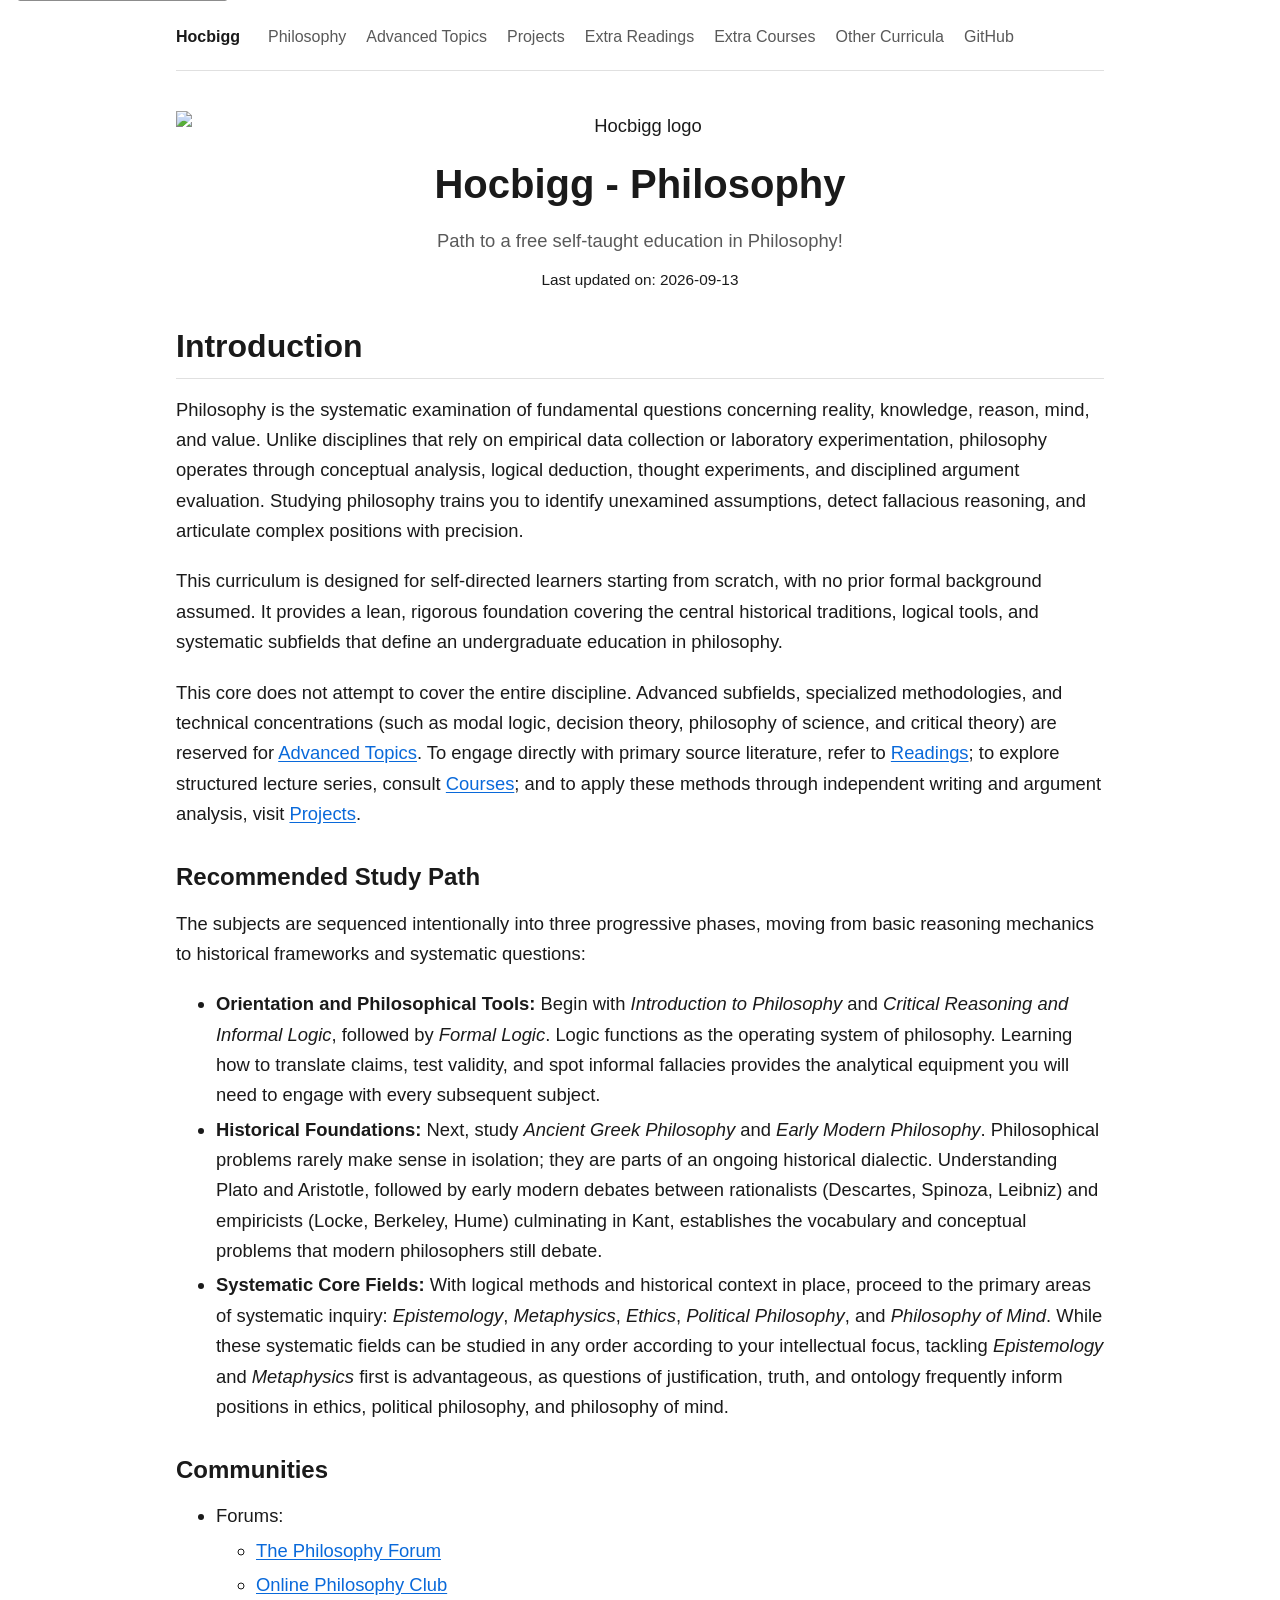
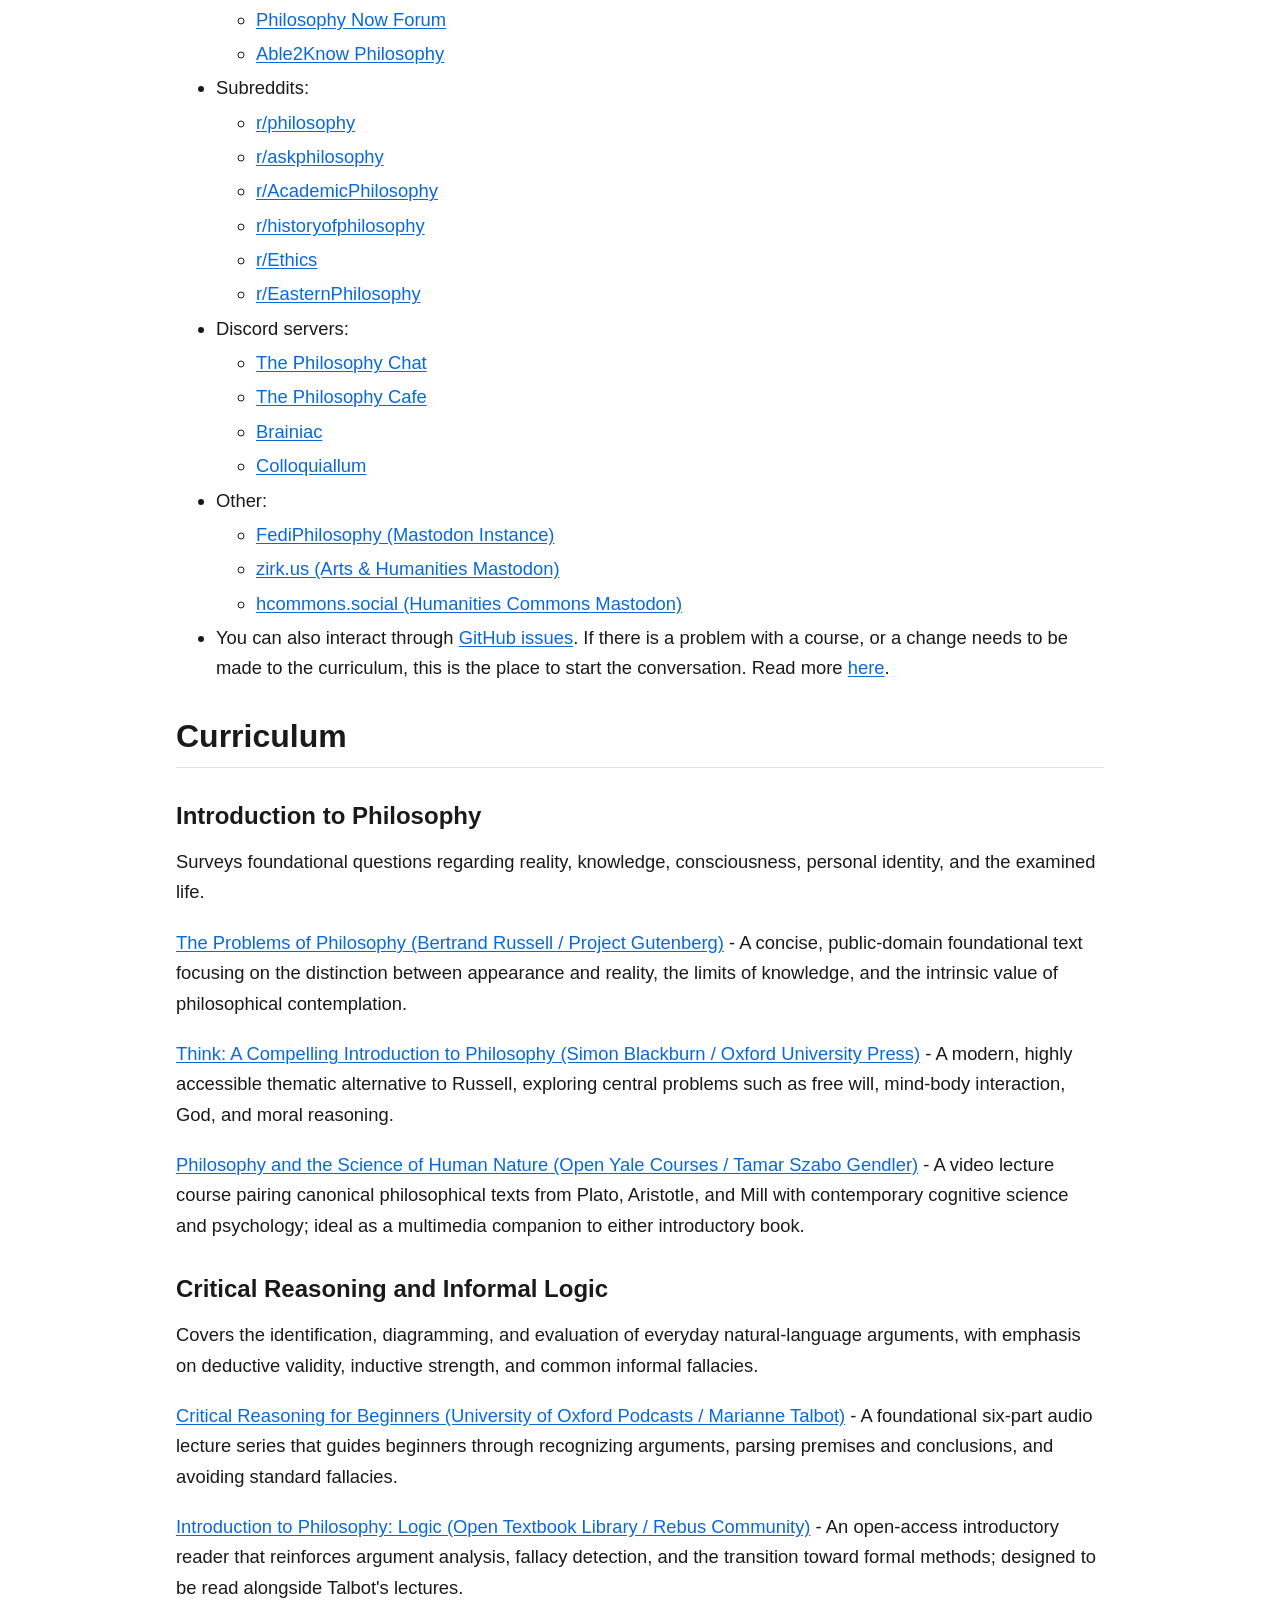
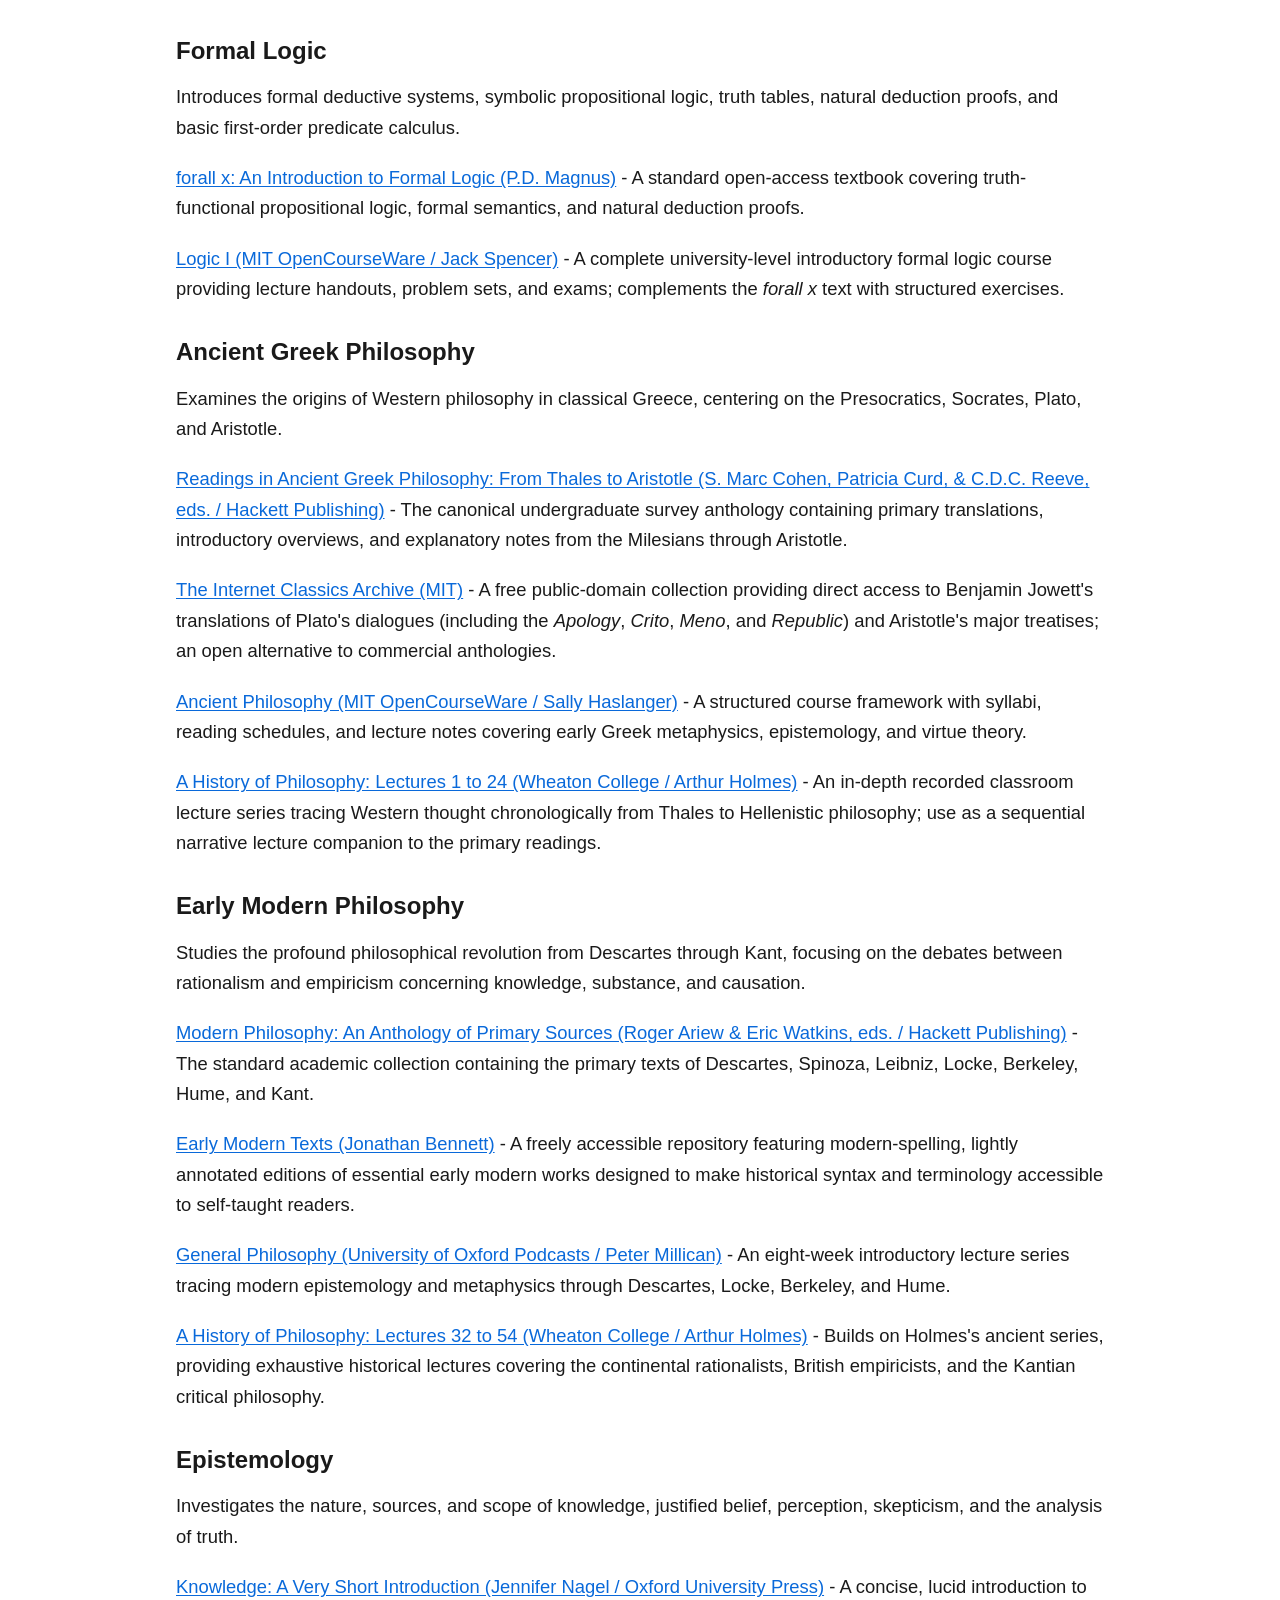
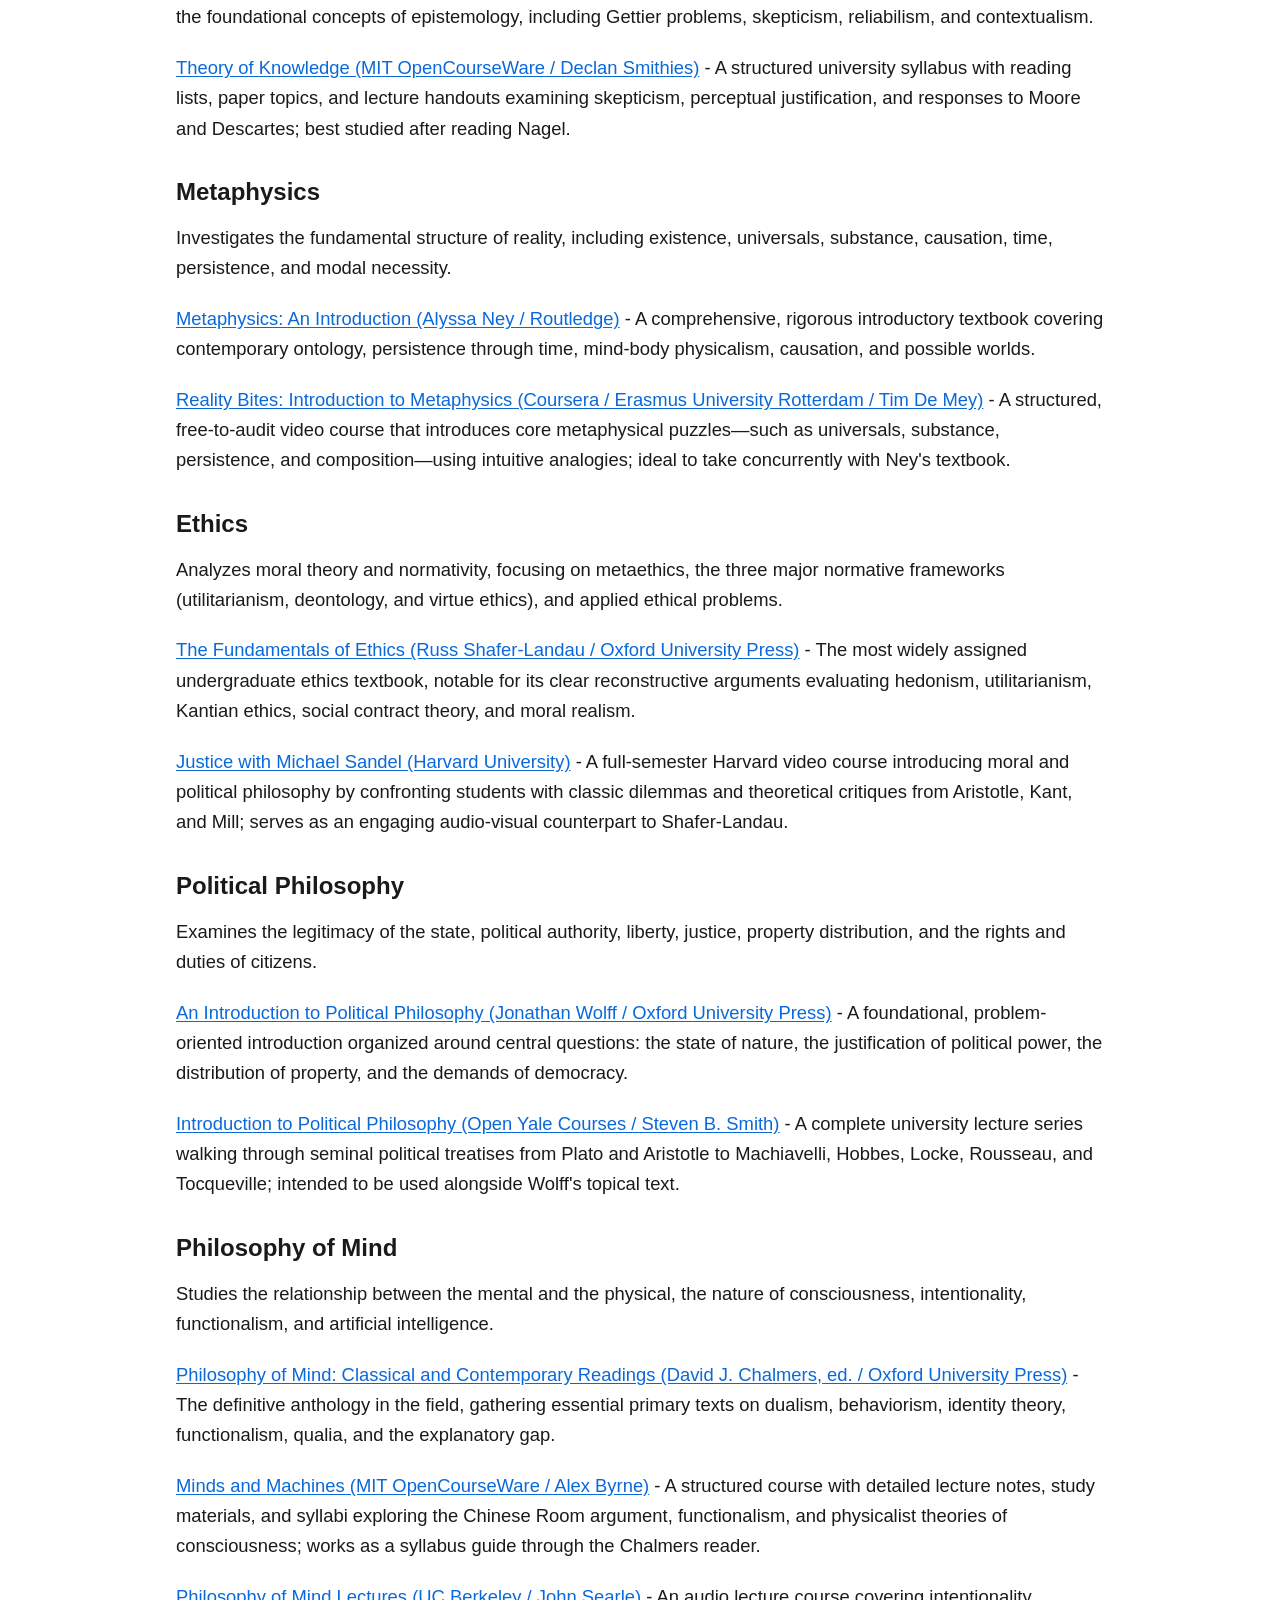
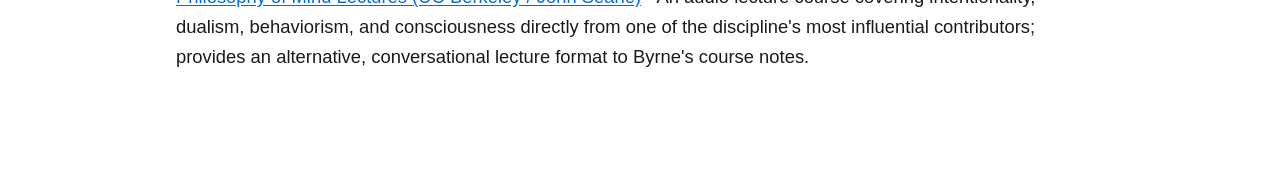
==== commit 7d695112: "Deploy from main @ 5470e72eb6b533ee58dca5e31e45a734ba8d66e0 (2026-11-09 22:24:29)" ====
--- a/index.html
+++ b/index.html
@@ -200,6 +200,13 @@
 .page-header {
   text-align: center;
   margin-bottom: 2rem;
+}
+
+.page-header .page-subtitle {
+  color: var(--muted);
+  font-size: 1.15rem;
+  margin-top: 0.5rem;
+  margin-bottom: 0.5rem;
 }
 
 img {
@@ -312,6 +319,7 @@
 <header class="page-header">
   <img src="/images/logo.png" alt="Hocbigg logo">
   <h1>Hocbigg - Philosophy</h1>
+  <p class="page-subtitle">Path to a free self-taught education in Philosophy!</p>
   <p class="last-updated"><small>Last updated on: <time datetime="2026-09-13">2026-09-13</time></small></p>
 </header>
 <h2 id="introduction">Introduction</h2>
